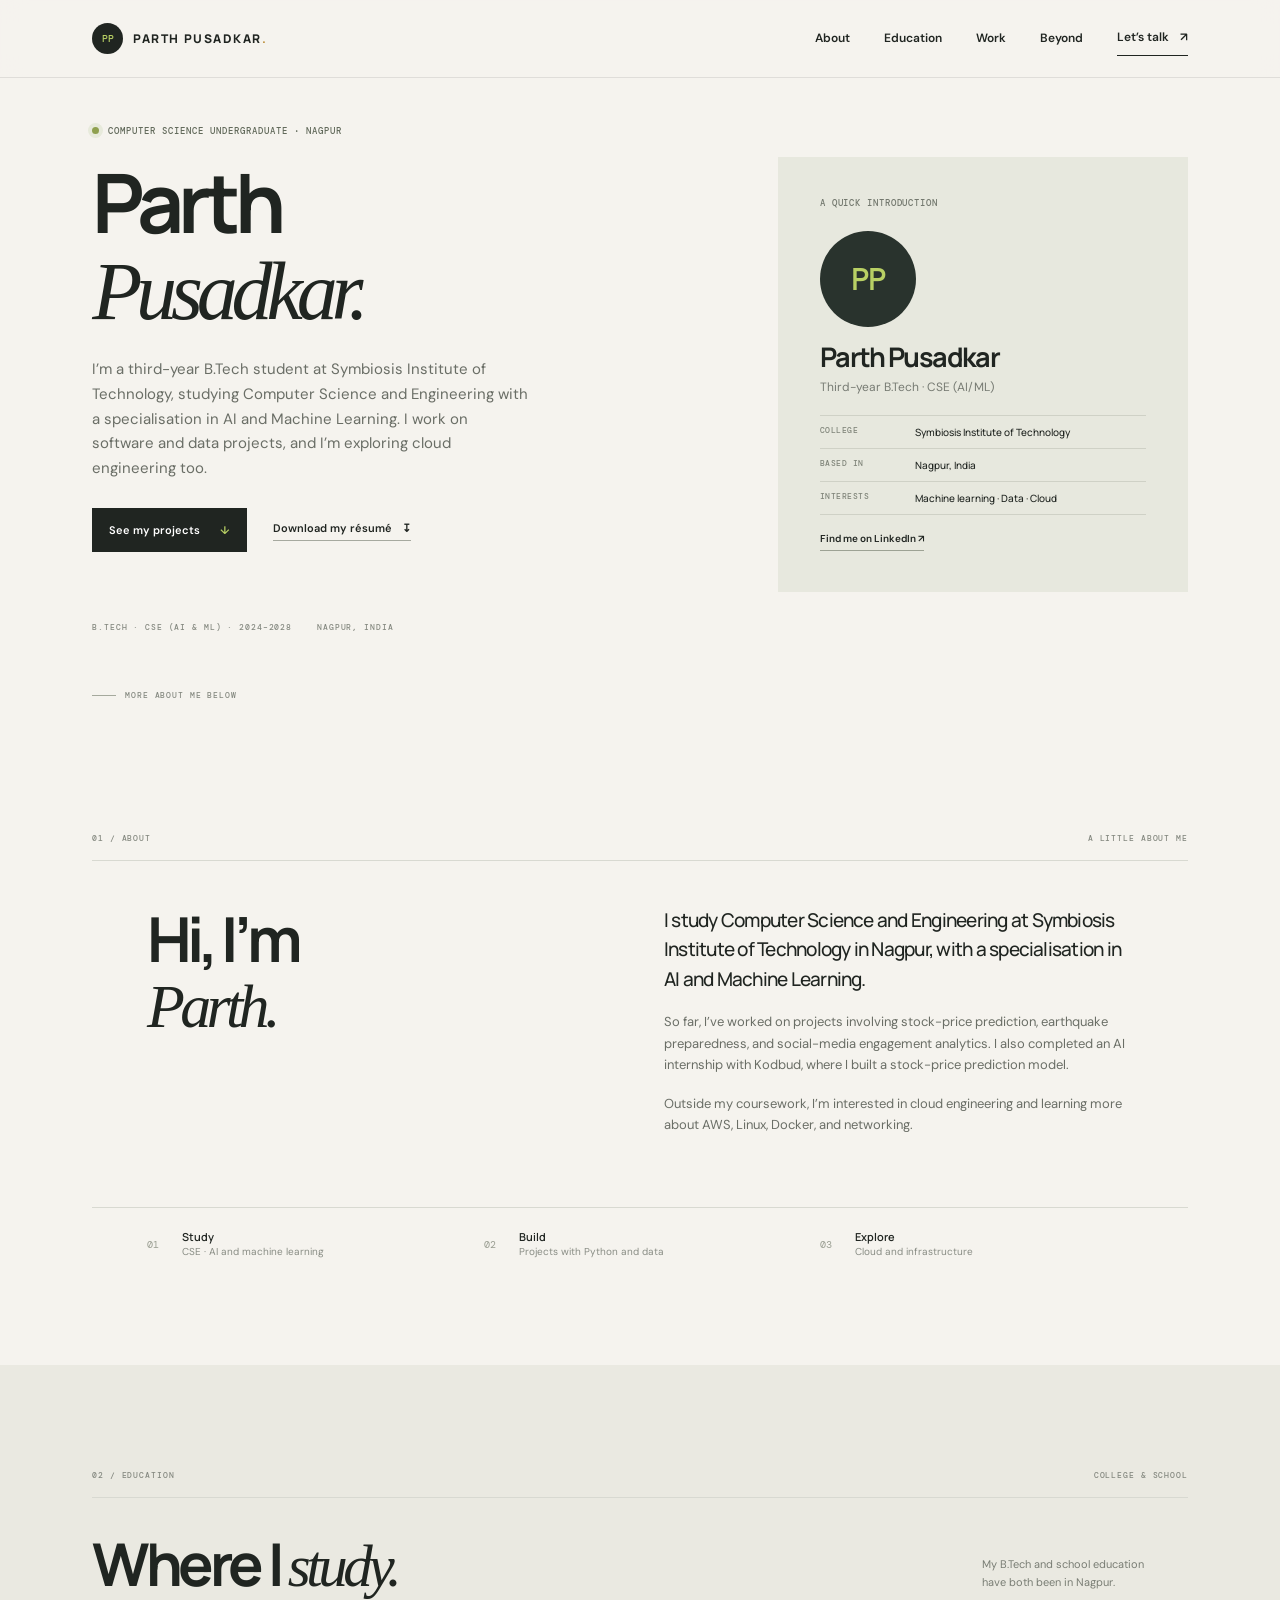
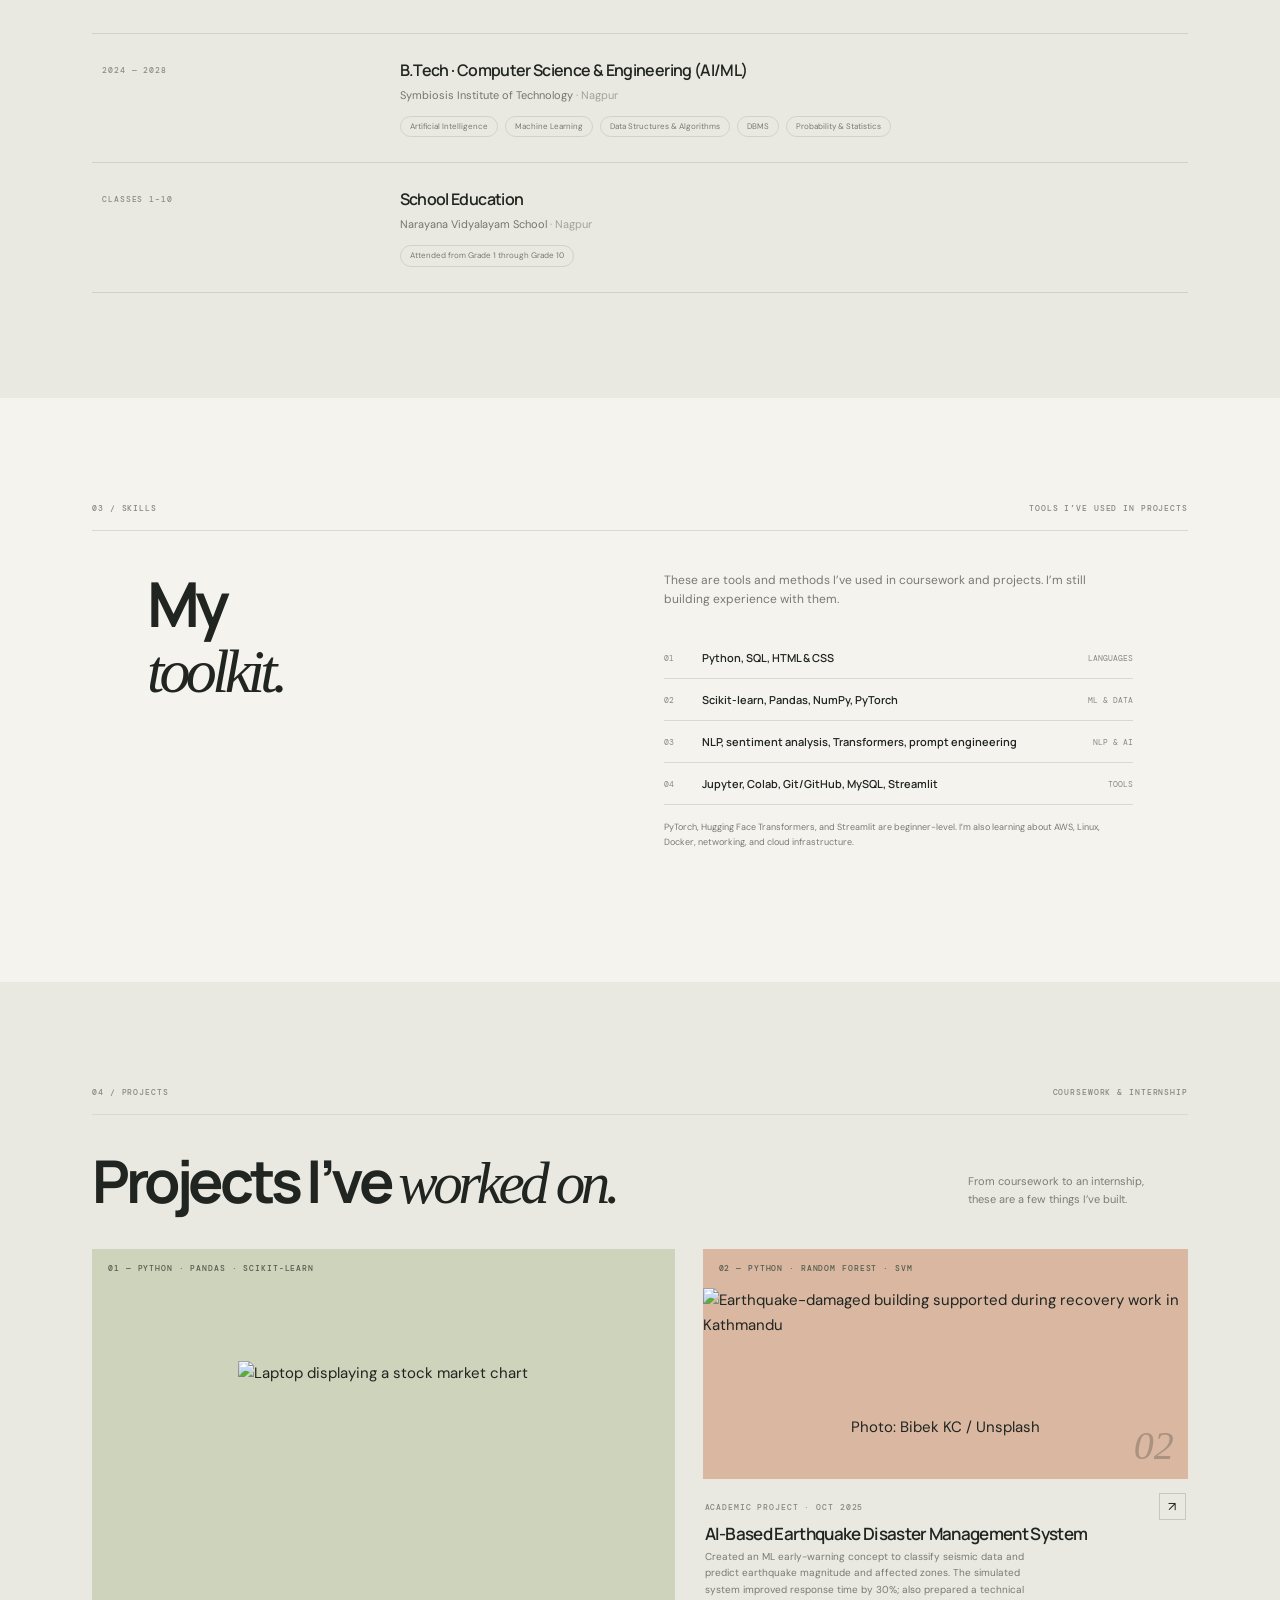
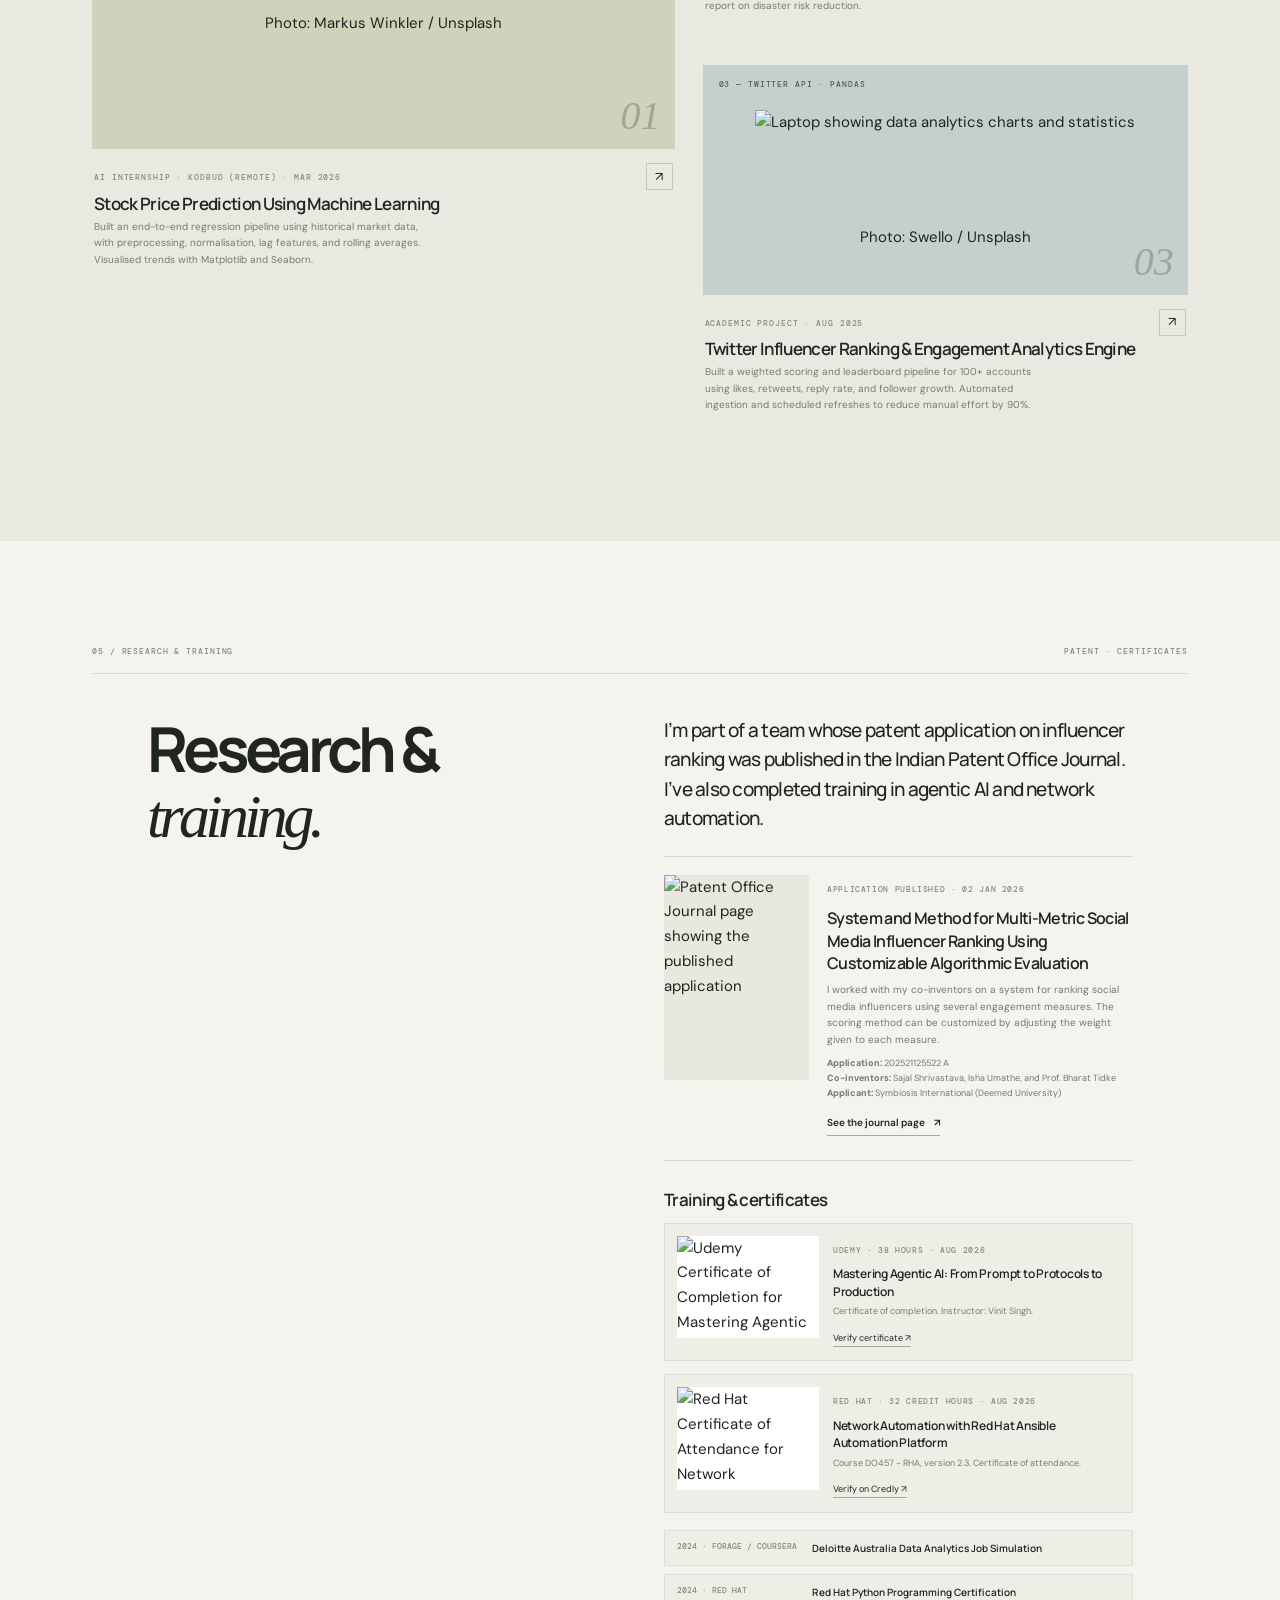
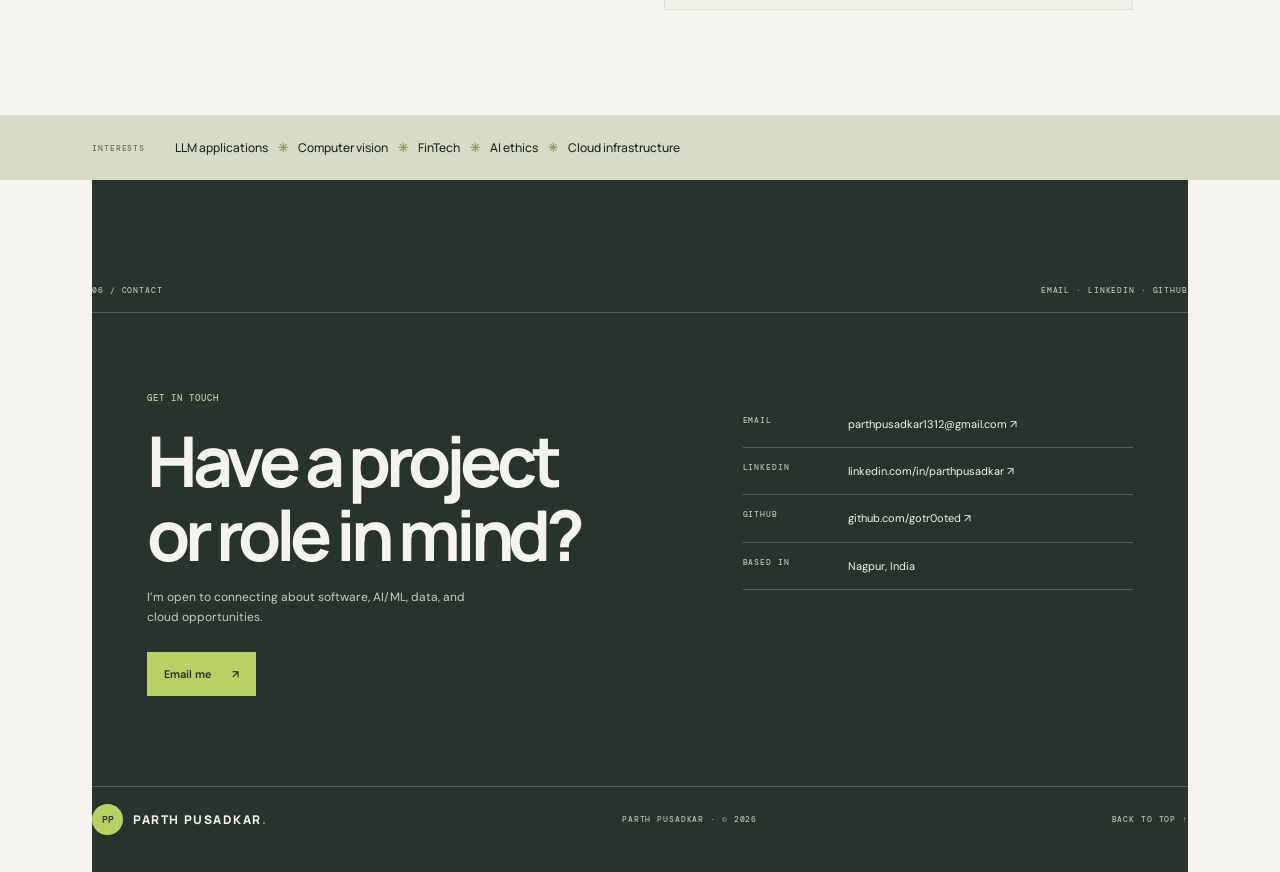
==== index.html @ d73a2eeb "Add files via upload" ====
<!doctype html>
<html lang="en">
<head>
  <meta charset="utf-8">
  <meta name="viewport" content="width=device-width, initial-scale=1">
  <meta name="theme-color" content="#f5f3ee">
  <meta name="description" content="Parth Pusadkar is a Computer Science student at Symbiosis Institute of Technology, Nagpur.">
  <title>Parth Pusadkar — Student Portfolio</title>
  <link rel="preconnect" href="https://fonts.googleapis.com">
  <link rel="preconnect" href="https://fonts.gstatic.com" crossorigin>
  <link href="https://fonts.googleapis.com/css2?family=DM+Mono:wght@400;500&family=DM+Sans:wght@400;500;600;700&family=Manrope:wght@400;500;600;700;800&display=swap" rel="stylesheet">
  <link rel="stylesheet" href="styles.css">
  <script src="script.js" defer></script>
</head>
<body>
  <a class="skip-link" href="#main">Skip to content</a>
  <header class="site-header">
    <a class="brand" href="#home" aria-label="Parth Pusadkar, home"><span class="brand-mark">PP</span><span>PARTH PUSADKAR<span class="brand-dot">.</span></span></a>
    <button class="menu-toggle" aria-expanded="false" aria-controls="site-nav" aria-label="Open navigation"><span></span><span></span></button>
    <nav id="site-nav" class="site-nav" aria-label="Main navigation">
      <a href="#about">About</a><a href="#education">Education</a><a href="#work">Work</a><a href="#beyond">Beyond</a>
      <a class="nav-contact" href="#contact">Let’s talk <span>↗</span></a>
    </nav>
  </header>

  <main id="main">
    <section class="hero section-wrap" id="home">
      <div class="hero-copy">
        <p class="eyebrow"><span class="status-dot"></span> COMPUTER SCIENCE UNDERGRADUATE · NAGPUR</p>
        <h1>Parth<br><span class="serif">Pusadkar.</span></h1>
        <p class="hero-intro">I’m a third-year B.Tech student at Symbiosis Institute of Technology, studying Computer Science and Engineering with a specialisation in AI and Machine Learning. I work on software and data projects, and I’m exploring cloud engineering too.</p>
        <div class="hero-actions"><a class="button button-dark" href="#work">See my projects <span>↓</span></a><a class="text-link" href="assets/resume/parth-pusadkar-resume.pdf" download>Download my résumé <span>↧</span></a></div>
        <div class="hero-meta"><span>B.TECH · CSE (AI &amp; ML) · 2024–2028</span><span>NAGPUR, INDIA</span></div>
      </div>
      <div class="hero-art profile-panel"><span class="panel-kicker">A QUICK INTRODUCTION</span><div class="profile-monogram">PP</div><h2>Parth Pusadkar</h2><p>Third-year B.Tech · CSE (AI/ML)</p><div class="profile-facts"><div><span>COLLEGE</span><strong>Symbiosis Institute of Technology</strong></div><div><span>BASED IN</span><strong>Nagpur, India</strong></div><div><span>INTERESTS</span><strong>Machine learning · Data · Cloud</strong></div></div><a href="https://www.linkedin.com/in/parthpusadkar/" target="_blank" rel="noreferrer">Find me on LinkedIn ↗</a></div>
      <div class="scroll-cue"><span></span> MORE ABOUT ME BELOW</div>
    </section>

    <section id="about" class="about section-wrap section-pad">
      <div class="section-label"><span>01 / ABOUT</span><span>A LITTLE ABOUT ME</span></div>
      <div class="about-grid"><h2>Hi, I’m<br><span class="serif">Parth.</span></h2><div class="about-copy"><p class="lead">I study Computer Science and Engineering at Symbiosis Institute of Technology in Nagpur, with a specialisation in AI and Machine Learning.</p><p>So far, I’ve worked on projects involving stock-price prediction, earthquake preparedness, and social-media engagement analytics. I also completed an AI internship with Kodbud, where I built a stock-price prediction model.</p><p>Outside my coursework, I’m interested in cloud engineering and learning more about AWS, Linux, Docker, and networking.</p></div></div>
      <div class="values-row"><div><span class="value-index">01</span><strong>Study</strong><span>CSE · AI and machine learning</span></div><div><span class="value-index">02</span><strong>Build</strong><span>Projects with Python and data</span></div><div><span class="value-index">03</span><strong>Explore</strong><span>Cloud and infrastructure</span></div></div>
    </section>

    <section id="education" class="education section-pad">
      <div class="section-wrap"><div class="section-label"><span>02 / EDUCATION</span><span>COLLEGE & SCHOOL</span></div><div class="edu-heading"><h2>Where I <span class="serif">study.</span></h2><p>My B.Tech and school education<br>have both been in Nagpur.</p></div>
        <div class="timeline">
          <article class="timeline-item"><div class="timeline-date">2024 — 2028</div><div class="timeline-main"><h3>B.Tech · Computer Science &amp; Engineering (AI/ML)</h3><p>Symbiosis Institute of Technology <span>· Nagpur</span></p><div class="chips"><span>Artificial Intelligence</span><span>Machine Learning</span><span>Data Structures &amp; Algorithms</span><span>DBMS</span><span>Probability &amp; Statistics</span></div></div></article>
          <article class="timeline-item"><div class="timeline-date">CLASSES 1–10</div><div class="timeline-main"><h3>School Education</h3><p>Narayana Vidyalayam School <span>· Nagpur</span></p><div class="chips"><span>Attended from Grade 1 through Grade 10</span></div></div></article>
        </div>
      </div>
    </section>

    <section class="skills section-wrap section-pad"><div class="section-label"><span>03 / SKILLS</span><span>TOOLS I’VE USED IN PROJECTS</span></div><div class="skills-grid"><h2>My<br><span class="serif">toolkit.</span></h2><div class="skill-content"><p>These are tools and methods I’ve used in coursework and projects. I’m still building experience with them.</p><div class="skill-list"><div class="skill-row"><span>01</span><strong>Python, SQL, HTML &amp; CSS</strong><small>LANGUAGES</small></div><div class="skill-row"><span>02</span><strong>Scikit-learn, Pandas, NumPy, PyTorch</strong><small>ML &amp; DATA</small></div><div class="skill-row"><span>03</span><strong>NLP, sentiment analysis, Transformers, prompt engineering</strong><small>NLP &amp; AI</small></div><div class="skill-row"><span>04</span><strong>Jupyter, Colab, Git/GitHub, MySQL, Streamlit</strong><small>TOOLS</small></div></div><p class="fine-print">PyTorch, Hugging Face Transformers, and Streamlit are beginner-level. I’m also learning about AWS, Linux, Docker, networking, and cloud infrastructure.</p></div></div></section>

    <section id="work" class="work section-pad"><div class="section-wrap"><div class="section-label"><span>04 / PROJECTS</span><span>COURSEWORK &amp; INTERNSHIP</span></div><div class="work-heading"><h2>Projects I’ve <span class="serif">worked on.</span></h2><p>From coursework to an internship,<br>these are a few things I’ve built.</p></div><div class="project-grid">
      <article class="project-card project-feature"><div class="project-visual visual-portfolio"><img class="project-photo" src="https://images.unsplash.com/photo-1591696205602-2f950c417cb9?auto=format&amp;fit=crop&amp;w=1600&amp;q=85" alt="Laptop displaying a stock market chart" loading="lazy"><span class="visual-label">01 — PYTHON · PANDAS · SCIKIT-LEARN</span><span class="photo-credit"><a href="https://unsplash.com/photos/stock-market-chart-displayed-on-laptop-screen-IrRbSND5EUc" target="_blank" rel="noreferrer">Photo: Markus Winkler / Unsplash</a></span><span class="visual-index">01</span></div><div class="project-info"><div><span class="project-type">AI INTERNSHIP · KODBUD (REMOTE) · MAR 2026</span><h3>Stock Price Prediction Using Machine Learning</h3><p>Built an end-to-end regression pipeline using historical market data, with preprocessing, normalisation, lag features, and rolling averages. Visualised trends with Matplotlib and Seaborn.</p></div><a href="#contact" aria-label="Ask me about this project">↗</a></div></article>
      <article class="project-card"><div class="project-visual visual-sunrise"><img class="project-photo" src="https://images.unsplash.com/photo-1708681097926-2505401227e8?auto=format&amp;fit=crop&amp;w=1200&amp;q=85" alt="Earthquake-damaged building supported during recovery work in Kathmandu" loading="lazy"><span class="visual-label">02 — PYTHON · RANDOM FOREST · SVM</span><span class="photo-credit"><a href="https://unsplash.com/photos/an-old-building-with-wooden-doors-and-windows-2b-YL3KAleI" target="_blank" rel="noreferrer">Photo: Bibek KC / Unsplash</a></span><span class="visual-index">02</span></div><div class="project-info"><div><span class="project-type">ACADEMIC PROJECT · OCT 2025</span><h3>AI-Based Earthquake Disaster Management System</h3><p>Created an ML early-warning concept to classify seismic data and predict earthquake magnitude and affected zones. The simulated system improved response time by 30%; also prepared a technical report on disaster risk reduction.</p></div><a href="#contact" aria-label="Ask me about this project">↗</a></div></article>
      <article class="project-card"><div class="project-visual visual-lines"><img class="project-photo" src="https://images.unsplash.com/photo-1784729553968-07da5d7b7c99?auto=format&amp;fit=crop&amp;w=1200&amp;q=85" alt="Laptop showing data analytics charts and statistics" loading="lazy"><span class="visual-label">03 — TWITTER API · PANDAS</span><span class="photo-credit"><a href="https://unsplash.com/photos/a-laptop-screen-displays-data-analytics-charts-and-statistics-fDisDvdiqrQ" target="_blank" rel="noreferrer">Photo: Swello / Unsplash</a></span><span class="visual-index">03</span></div><div class="project-info"><div><span class="project-type">ACADEMIC PROJECT · AUG 2025</span><h3>Twitter Influencer Ranking &amp; Engagement Analytics Engine</h3><p>Built a weighted scoring and leaderboard pipeline for 100+ accounts using likes, retweets, reply rate, and follower growth. Automated ingestion and scheduled refreshes to reduce manual effort by 90%.</p></div><a href="#contact" aria-label="Ask me about this project">↗</a></div></article>
    </div></div></section>

    <section id="beyond" class="beyond section-wrap section-pad"><div class="section-label"><span>05 / RESEARCH &amp; TRAINING</span><span>PATENT · CERTIFICATES</span></div><div class="beyond-grid"><h2>Research &amp; <span class="serif">training.</span></h2><div class="beyond-content"><p class="lead">I’m part of a team whose patent application on influencer ranking was published in the Indian Patent Office Journal. I’ve also completed training in agentic AI and network automation.</p>
      <article class="patent-feature"><a class="patent-image-link" href="assets/patent/patent-publication-page.jpg" target="_blank" rel="noreferrer"><img src="assets/patent/patent-publication-page.jpg" alt="Patent Office Journal page showing the published application"></a><div class="patent-copy"><span class="patent-kicker">APPLICATION PUBLISHED · 02 JAN 2026</span><h3>System and Method for Multi-Metric Social Media Influencer Ranking Using Customizable Algorithmic Evaluation</h3><p>I worked with my co-inventors on a system for ranking social media influencers using several engagement measures. The scoring method can be customized by adjusting the weight given to each measure.</p><p class="patent-meta"><strong>Application:</strong> 202521125522 A<br><strong>Co-inventors:</strong> Sajal Shrivastava, Isha Umathe, and Prof. Bharat Tidke<br><strong>Applicant:</strong> Symbiosis International (Deemed University)</p><a class="text-link" href="assets/patent/patent-publication-page.jpg" target="_blank" rel="noreferrer">See the journal page <span>↗</span></a></div></article>
      <h3 class="certificate-heading">Training &amp; certificates</h3><div class="certificate-grid">
        <article class="certificate-card"><a href="assets/certificates/mastering-agentic-ai.pdf" target="_blank" rel="noreferrer"><img src="assets/certificates/mastering-agentic-ai.png" alt="Udemy Certificate of Completion for Mastering Agentic AI"></a><div><span>UDEMY · 38 HOURS · AUG 2026</span><h4>Mastering Agentic AI: From Prompt to Protocols to Production</h4><p>Certificate of completion. Instructor: Vinit Singh.</p><a href="https://ude.my/UC-ac21e2a2-4183-40a8-a654-60b06b7639c2" target="_blank" rel="noreferrer">Verify certificate ↗</a></div></article>
        <article class="certificate-card"><a href="assets/certificates/red-hat-network-automation.pdf" target="_blank" rel="noreferrer"><img src="assets/certificates/red-hat-network-automation.png" alt="Red Hat Certificate of Attendance for Network Automation with Ansible Automation Platform"></a><div><span>RED HAT · 32 CREDIT HOURS · AUG 2026</span><h4>Network Automation with Red Hat Ansible Automation Platform</h4><p>Course DO457 - RHA, version 2.3. Certificate of attendance.</p><a href="https://www.credly.com/badges/d5247831-04ff-440d-8d9f-5ae591cbd4b1" target="_blank" rel="noreferrer">Verify on Credly ↗</a></div></article>
      </div><div class="resume-certifications"><article><span>2024 · FORAGE / COURSERA</span><strong>Deloitte Australia Data Analytics Job Simulation</strong></article><article><span>2024 · RED HAT</span><strong>Red Hat Python Programming Certification</strong></article></div></div></div></section>

    <section class="interests"><div class="section-wrap interests-inner"><span>INTERESTS</span><p>LLM applications <b>✳</b> Computer vision <b>✳</b> FinTech <b>✳</b> AI ethics <b>✳</b> Cloud infrastructure</p></div></section>

    <section id="contact" class="contact section-wrap section-pad"><div class="section-label"><span>06 / CONTACT</span><span>EMAIL · LINKEDIN · GITHUB</span></div><div class="contact-grid"><div><p class="eyebrow">GET IN TOUCH</p><h2>Have a project<br>or role in mind?</h2><p class="contact-note">I’m open to connecting about software, AI/ML, data, and cloud opportunities.</p><a class="button button-light" href="mailto:parthpusadkar1312@gmail.com">Email me <span>↗</span></a></div><div class="contact-details"><div><span>EMAIL</span><a href="mailto:parthpusadkar1312@gmail.com">parthpusadkar1312@gmail.com ↗</a></div><div><span>LINKEDIN</span><a href="https://www.linkedin.com/in/parthpusadkar/" target="_blank" rel="noreferrer">linkedin.com/in/parthpusadkar ↗</a></div><div><span>GITHUB</span><a href="https://github.com/gotr0oted" target="_blank" rel="noreferrer">github.com/gotr0oted ↗</a></div><div><span>BASED IN</span><p>Nagpur, India</p></div></div></div><footer><a class="brand" href="#home"><span class="brand-mark">PP</span><span>PARTH PUSADKAR<span class="brand-dot">.</span></span></a><span>PARTH PUSADKAR · © <span id="year">2026</span></span><a href="#home">BACK TO TOP ↑</a></footer></section>
  </main>
</body>
</html>
---- styles.css ----
:root{--paper:#f5f3ee;--ink:#202521;--muted:#777b73;--line:#d8d9d1;--green:#b8d064;--orange:#e98b62;--display:'Manrope',sans-serif;--body:'DM Sans',sans-serif;--mono:'DM Mono',monospace}*{box-sizing:border-box}html{scroll-behavior:smooth;scroll-padding-top:90px}body{margin:0;background:var(--paper);color:var(--ink);font-family:var(--body);font-size:15px;line-height:1.65}a{color:inherit;text-decoration:none}.skip-link{position:absolute;top:-100px;left:20px;background:var(--ink);color:white;padding:10px 14px;z-index:30}.skip-link:focus{top:12px}.site-header{height:78px;padding:0 7.2%;display:flex;align-items:center;justify-content:space-between;border-bottom:1px solid rgba(32,37,33,.1);position:sticky;top:0;background:rgba(245,243,238,.93);backdrop-filter:blur(12px);z-index:10}.brand{display:flex;align-items:center;gap:10px;font:800 12px var(--display);letter-spacing:.13em}.brand-mark{width:31px;height:31px;background:var(--ink);color:var(--green);border-radius:50%;display:grid;place-items:center;font:500 10px var(--mono);letter-spacing:-.05em}.brand-dot{color:#bb8d37}.site-nav{display:flex;gap:34px;align-items:center;font-size:12px;font-weight:600}.site-nav>a{transition:color .2s}.site-nav>a:hover,.text-link:hover{color:#8f7134}.nav-contact{border-bottom:1px solid var(--ink);padding:7px 0}.nav-contact span{margin-left:8px}.menu-toggle{display:none}.section-wrap{width:min(1110px,85.6%);margin:0 auto}.hero{min-height:650px;position:relative;display:grid;grid-template-columns:1.1fr .9fr;align-items:center;padding-top:30px;padding-bottom:88px}.eyebrow,.section-label,.hero-meta,.scroll-cue,.art-caption,.visual-label,.project-type,.timeline-date,.timeline-score>span,.recognition>div>span,.contact-details>div>span,.interests-inner>span,footer>span,footer>a:last-child{font:500 9px var(--mono);letter-spacing:.11em}.eyebrow{display:flex;align-items:center;gap:9px;color:#626a5b}.status-dot{width:7px;height:7px;background:#8fa04f;border-radius:50%;box-shadow:0 0 0 4px #e7eadb}.hero h1,.about h2,.edu-heading h2,.skills h2,.work-heading h2,.beyond h2,.contact h2{font:700 clamp(47px,6.6vw,82px)/1.05 var(--display);letter-spacing:-.075em;margin:22px 0}.serif{font-family:Georgia,serif;font-weight:400;font-style:italic;letter-spacing:-.075em}.hero-intro{max-width:440px;color:#6a6e66;font-size:15px}.hero-intro strong{color:var(--ink);font-weight:600}.hero-actions{display:flex;align-items:center;gap:26px;margin-top:27px}.button{display:inline-flex;align-items:center;gap:20px;padding:13px 17px;font-size:11px;font-weight:600}.button-dark{background:var(--ink);color:white}.button-dark span{color:var(--green)}.text-link{font-size:11px;font-weight:600;border-bottom:1px solid #a6a99f;padding-bottom:3px}.text-link span{margin-left:7px}.hero-meta{display:flex;gap:25px;color:#858980;font-size:8px;margin-top:70px}.hero-art{height:435px;max-width:410px;width:100%;justify-self:end;position:relative;overflow:hidden;background:#e6e4d8}.art-grid{position:absolute;inset:0;background-image:linear-gradient(rgba(60,68,54,.08) 1px,transparent 1px),linear-gradient(90deg,rgba(60,68,54,.08) 1px,transparent 1px);background-size:36px 36px}.sun{position:absolute;width:203px;height:203px;border-radius:50%;background:var(--orange);top:48px;right:44px}.portrait-shape{position:absolute;width:208px;height:294px;bottom:0;left:91px}.portrait-head{position:absolute;width:105px;height:135px;background:#ac684c;border-radius:48% 48% 42% 42%;top:5px;left:51px;transform:rotate(-6deg);z-index:1}.portrait-head:before{content:'';position:absolute;width:114px;height:48px;background:#333c34;border-radius:70% 45% 10% 5%;top:-13px;left:-4px;transform:rotate(-5deg)}.portrait-body{position:absolute;bottom:-44px;left:0;width:208px;height:205px;background:#41554a;border-radius:48% 48% 0 0}.art-note{position:absolute;top:170px;left:24px;display:flex;gap:8px;align-items:center;font:500 9px/1.45 var(--mono);letter-spacing:.08em;transform:rotate(-8deg)}.note-star{font-size:35px;color:#738254}.art-caption{position:absolute;right:13px;bottom:12px;color:#656960;font-size:7px}.scroll-cue{position:absolute;bottom:28px;left:0;color:#858980;font-size:8px;display:flex;align-items:center;gap:9px}.scroll-cue span{height:1px;width:24px;background:#a5a99d}.section-pad{padding-top:105px;padding-bottom:105px}.section-label{display:flex;justify-content:space-between;color:#858980;padding-bottom:17px;border-bottom:1px solid var(--line);font-size:8px}.about-grid{display:grid;grid-template-columns:.85fr 1fr;gap:12%;padding:45px 5% 54px}.about h2,.skills h2,.beyond h2{font-size:clamp(42px,5vw,62px);margin:0}.about-copy{max-width:490px;color:#6a6e66;font-size:13px}.about-copy p{margin:0 0 17px}.about-copy .lead,.lead{font:500 19px/1.55 var(--display);letter-spacing:-.04em;color:var(--ink)}.about-copy .text-link{display:inline-block;margin-top:9px}.values-row{border-top:1px solid var(--line);display:grid;grid-template-columns:repeat(3,1fr);padding:21px 5% 0;gap:24px}.values-row>div{display:grid;grid-template-columns:35px 1fr;align-items:center}.value-index{font:10px var(--mono);color:#999d91;grid-row:span 2}.values-row strong{font:600 11px var(--display)}.values-row>div>span:last-child{font-size:10px;color:#888c84}.education,.work,.contact{background:#eae9e1}.edu-heading,.work-heading{display:flex;justify-content:space-between;align-items:end;padding:35px 0}.edu-heading h2,.work-heading h2{font-size:clamp(40px,5vw,59px);margin:0}.edu-heading p,.work-heading p{font-size:11px;color:#797d74;margin:0 4% 7px 0}.timeline{border-top:1px solid #d0d2c8}.timeline-item{display:grid;grid-template-columns:1fr 2fr .8fr;gap:25px;padding:25px 10px;border-bottom:1px solid #d0d2c8;align-items:start}.timeline-date,.timeline-score>span{color:#898e82;font-size:8px;padding-top:6px}.timeline-main h3,.recognition h3{font:600 16px var(--display);letter-spacing:-.04em;margin:0 0 5px}.timeline-main p{font-size:11px;color:#72776d;margin:0}.timeline-main p span{color:#a0a398}.chips{display:flex;gap:7px;margin-top:12px}.chips span{border:1px solid #d0d2c8;border-radius:20px;padding:3px 9px;font-size:8px;color:#767b71}.timeline-score{display:grid;justify-items:end}.timeline-score strong{font:500 12px var(--mono);padding-top:10px}.skills-grid{display:grid;grid-template-columns:.85fr 1fr;gap:12%;padding:40px 5% 0}.skill-content>p{font-size:12px;color:#777b73;margin:0 0 27px}.skill-row{display:grid;grid-template-columns:26px 1.15fr 1fr 73px;gap:12px;align-items:center;border-bottom:1px solid var(--line);padding:13px 0}.skill-row>span,.skill-row small{font:8px var(--mono);color:#888c84}.skill-row strong{font:600 11px var(--display)}.skill-row small{text-align:right}.skill-track{height:3px;background:#dedfd7}.skill-track i{display:block;width:var(--level);height:100%;background:#889858}.skill-content .fine-print{font-size:9px;margin-top:15px}.fine-print{font-size:9px;color:#8b8f86}.work-heading{padding-bottom:34px}.project-grid{display:grid;grid-template-columns:1.2fr 1fr;gap:28px}.project-card:first-child{grid-row:span 2}.project-visual{height:230px;position:relative;overflow:hidden;display:grid;place-items:center}.project-feature .project-visual{height:500px}.visual-portfolio{background:#ced3bb}.visual-sunrise{background:#d9b7a1}.visual-lines{background:#c5d0ce}.visual-label{position:absolute;left:16px;top:14px;color:#555d51;font-size:8px}.visual-index{position:absolute;right:14px;bottom:10px;font:italic 40px Georgia;color:rgba(32,37,33,.25)}.browser-window{height:58%;width:58%;background:#f6f4ec;box-shadow:12px 13px 0 rgba(56,65,54,.15);padding:12px;transform:rotate(-5deg);position:relative}.browser-dots{font-size:7px;color:#9f765c;letter-spacing:3px}.browser-lines{display:grid;gap:7px;margin:19px 0}.browser-lines i{height:4px;width:72%;background:#687a5c}.browser-lines i:nth-child(2){width:43%;background:#d3926f}.browser-lines i:nth-child(3){width:58%;background:#c6c7b5}.browser-block{height:46px;background:#dce0d0}.sunrise-shape{width:145px;height:145px;border-radius:50%;background:#dd875e;box-shadow:0 29px 0 18px #b9a784;position:relative;top:22px}.sunrise-shape:after{content:'';position:absolute;left:-52px;right:-52px;height:50px;bottom:-70px;background:repeating-linear-gradient(0deg,#546658 0 2px,transparent 2px 9px)}.line-art{width:180px;height:130px;display:flex;align-items:center;gap:12px;transform:rotate(-18deg)}.line-art i{height:100%;width:22px;border:1px solid #687b71;border-radius:50%}.line-art i:nth-child(2),.line-art i:nth-child(4){height:76%}.line-art i:nth-child(3){height:55%}.project-info{display:flex;justify-content:space-between;gap:15px;padding:14px 2px 22px}.project-type{font-size:8px;color:#858980}.project-info h3{font:600 17px var(--display);letter-spacing:-.04em;margin:4px 0}.project-info p{font-size:10px;color:#777b73;max-width:340px;margin:0}.project-info>a{width:27px;height:27px;flex:none;border:1px solid #c5c8bd;display:grid;place-items:center;font-size:13px}.beyond-grid{display:grid;grid-template-columns:.85fr 1fr;gap:12%;padding:42px 5% 0}.beyond-content .lead{margin:0 0 22px}.recognition{display:grid;grid-template-columns:34px 1fr;gap:10px;padding:18px 0;border-top:1px solid var(--line)}.recognition-symbol{font-size:19px;color:#869355}.recognition>div>span{font-size:8px;color:#898e82}.recognition h3{margin:4px 0}.recognition p{font-size:10px;color:#777b73;margin:0}.interests{background:#d6dcc7;padding:24px 0}.interests-inner{display:flex;gap:30px;align-items:center}.interests-inner>span{font-size:8px;white-space:nowrap;color:#646c58}.interests-inner p{font:500 12px var(--display);margin:0}.interests-inner b{font-size:12px;color:#8f9b61;padding:0 8px}.contact{background:#29332d;color:#f5f3ee;padding-bottom:20px}.contact .section-label{color:#bac0b5;border-color:#536057}.contact-grid{display:grid;grid-template-columns:1.1fr .9fr;gap:12%;padding:70px 5% 90px}.contact .eyebrow{color:#bdca94}.contact h2{font-size:clamp(45px,6vw,70px);margin:20px 0 32px}.button-light{background:var(--green);color:#263028}.contact-details{padding-top:18px}.contact-details>div{border-bottom:1px solid #536057;padding:14px 0;display:grid;grid-template-columns:105px 1fr}.contact-details>div>span{color:#bac0b5;font-size:8px}.contact-details>div>a,.contact-details>div>p{font-size:11px;margin:0}.contact-details>div>a:hover{color:var(--green)}footer{border-top:1px solid #536057;padding:17px 0;display:flex;align-items:center;justify-content:space-between;color:#b8c0b4}footer .brand{color:#f5f3ee}footer .brand-mark{background:var(--green);color:#29332d}footer>span,footer>a:last-child{font-size:8px}
@media(max-width:760px){.site-header{height:66px;padding:0 7%}.menu-toggle{display:grid;gap:5px;border:0;background:none;padding:8px;z-index:12}.menu-toggle span{width:22px;height:1px;background:var(--ink)}.site-nav{display:none;position:absolute;top:65px;left:0;right:0;background:var(--paper);padding:24px 7% 30px;flex-direction:column;align-items:flex-start;gap:19px;border-bottom:1px solid var(--line)}.site-nav.is-open{display:flex}.hero{grid-template-columns:1fr;min-height:0;padding-top:70px;padding-bottom:78px}.hero h1{font-size:clamp(55px,13vw,78px)}.hero-art{height:390px;width:min(100%,410px);justify-self:center;margin-top:45px}.hero-meta{margin-top:44px;flex-wrap:wrap}.scroll-cue{bottom:29px}.section-pad{padding-top:75px;padding-bottom:75px}.section-label{gap:12px;font-size:7px}.about-grid,.skills-grid,.beyond-grid{grid-template-columns:1fr;gap:25px;padding:35px 0 40px}.about h2,.skills h2,.beyond h2{font-size:48px}.values-row{padding-left:0;padding-right:0;gap:12px}.values-row>div{grid-template-columns:25px 1fr}.values-row strong{font-size:10px}.values-row>div>span:last-child{font-size:9px}.edu-heading,.work-heading{display:block;padding:30px 0}.edu-heading p,.work-heading p{margin:13px 0 0}.timeline-item{grid-template-columns:1fr auto;gap:9px 15px;padding:19px 3px}.timeline-date{grid-column:1/-1}.timeline-main{grid-column:1}.timeline-score{grid-column:2;grid-row:2}.timeline-score strong{font-size:10px}.project-grid{grid-template-columns:1fr;gap:10px}.project-card:first-child{grid-row:auto}.project-feature .project-visual{height:320px}.project-visual{height:240px}.interests-inner{display:block}.interests-inner p{margin-top:10px;line-height:2}.contact-grid{grid-template-columns:1fr;gap:40px;padding:47px 0 60px}.contact h2{font-size:55px}.contact-details>div{grid-template-columns:85px 1fr}footer{gap:12px;flex-wrap:wrap}footer>span{order:3;width:100%}}@media(max-width:430px){.section-wrap{width:87%}.hero-art{height:335px}.portrait-shape{transform:scale(.85);transform-origin:bottom center;left:calc(50% - 104px)}.sun{width:165px;height:165px}.art-note{top:138px}.hero-meta{font-size:7px;gap:10px 17px}.values-row{grid-template-columns:1fr;gap:12px}.values-row>div{grid-template-columns:30px 1fr}.values-row>div>span:last-child{grid-column:2}.skill-row{grid-template-columns:20px 1fr 65px;gap:7px}.skill-track{display:none}.skill-row small{grid-column:3}.section-label span:last-child{text-align:right}.contact-details>div>a{font-size:10px}}
@media(prefers-reduced-motion:reduce){html{scroll-behavior:auto}*,*:before,*:after{animation-duration:.01ms!important;animation-iteration-count:1!important;transition-duration:.01ms!important}}
.patent-feature{display:grid;grid-template-columns:145px 1fr;gap:18px;padding:18px 0 24px;border-top:1px solid var(--line);border-bottom:1px solid var(--line)}.patent-image-link{display:block;background:#e9e8df;align-self:start}.patent-image-link img{display:block;width:100%;height:205px;object-fit:contain}.patent-kicker,.certificate-card>div>span{font:500 8px var(--mono);letter-spacing:.08em;color:#858980}.patent-copy h3{font:600 16px/1.4 var(--display);letter-spacing:-.04em;margin:8px 0}.patent-copy p{font-size:10px;line-height:1.65;color:#73786f;margin:8px 0}.patent-copy .patent-meta{font-size:9px}.certificate-heading{font:600 17px var(--display);letter-spacing:-.04em;margin:27px 0 12px}.certificate-grid{display:grid;gap:13px}.certificate-card{display:grid;grid-template-columns:142px 1fr;gap:14px;padding:12px;background:#eeede6;border:1px solid #dedfd7}.certificate-card>a{background:white;align-self:start}.certificate-card img{display:block;width:100%;aspect-ratio:1.38;object-fit:contain}.certificate-card h4{font:600 12px/1.45 var(--display);letter-spacing:-.02em;margin:5px 0}.certificate-card p{font-size:9px;line-height:1.5;color:#777b73;margin:0 0 5px}.certificate-card>div>a{font-size:9px;border-bottom:1px solid #a6a99f;padding-bottom:2px}.patent-copy .text-link{display:inline-block;font-size:10px;margin-top:3px}
@media(max-width:760px){.patent-feature{grid-template-columns:1fr}.patent-image-link img{height:230px}.certificate-card{grid-template-columns:120px 1fr;gap:11px}}
@media(max-width:430px){.certificate-card{grid-template-columns:1fr}.certificate-card>a{max-width:100%}.certificate-card img{aspect-ratio:1.8}.patent-image-link img{height:210px}}
.skill-row{grid-template-columns:26px 1fr auto}.skill-row .skill-track{display:none}
.resume-certifications{display:grid;gap:8px;margin-top:17px}.resume-certifications article{display:grid;grid-template-columns:125px 1fr;gap:10px;padding:10px 12px;background:#eeede6;border:1px solid #dedfd7}.resume-certifications span{font:500 8px var(--mono);color:#858980}.resume-certifications strong{font:600 10px/1.4 var(--display)}
@media(max-width:430px){.resume-certifications article{grid-template-columns:1fr;gap:4px}.skill-row{grid-template-columns:21px 1fr auto}.skill-row strong{font-size:10px}.skill-row small{font-size:7px}}
.profile-panel{display:flex;flex-direction:column;align-items:flex-start;justify-content:center;padding:38px 42px;background:#e7e8de;color:var(--ink)}.panel-kicker{font:500 9px var(--mono);letter-spacing:.1em;color:#73786e}.profile-monogram{width:96px;height:96px;margin:22px 0 14px;border-radius:50%;display:grid;place-items:center;background:#29332d;color:var(--green);font:500 32px var(--mono);letter-spacing:-.08em}.profile-panel h2{font:700 27px/1.2 var(--display);letter-spacing:-.06em;margin:0}.profile-panel>p{font-size:12px;color:#777b73;margin:4px 0 18px}.profile-facts{width:100%;border-top:1px solid #cfd1c6}.profile-facts>div{display:grid;grid-template-columns:85px 1fr;gap:10px;padding:9px 0;border-bottom:1px solid #cfd1c6}.profile-facts span{font:500 8px var(--mono);letter-spacing:.06em;color:#80857a}.profile-facts strong{font:500 10px var(--display)}.profile-panel>a{font-size:10px;font-weight:600;border-bottom:1px solid #9da294;padding-bottom:2px;margin-top:16px}.timeline-item{grid-template-columns:.7fr 2fr}.contact-note{max-width:350px;color:#c8cec3;font-size:12px;margin:-15px 0 24px}
@media(max-width:760px){.profile-panel{height:390px;padding:30px 32px;max-width:410px}.timeline-item{grid-template-columns:1fr}.timeline-date,.timeline-main{grid-column:1}}
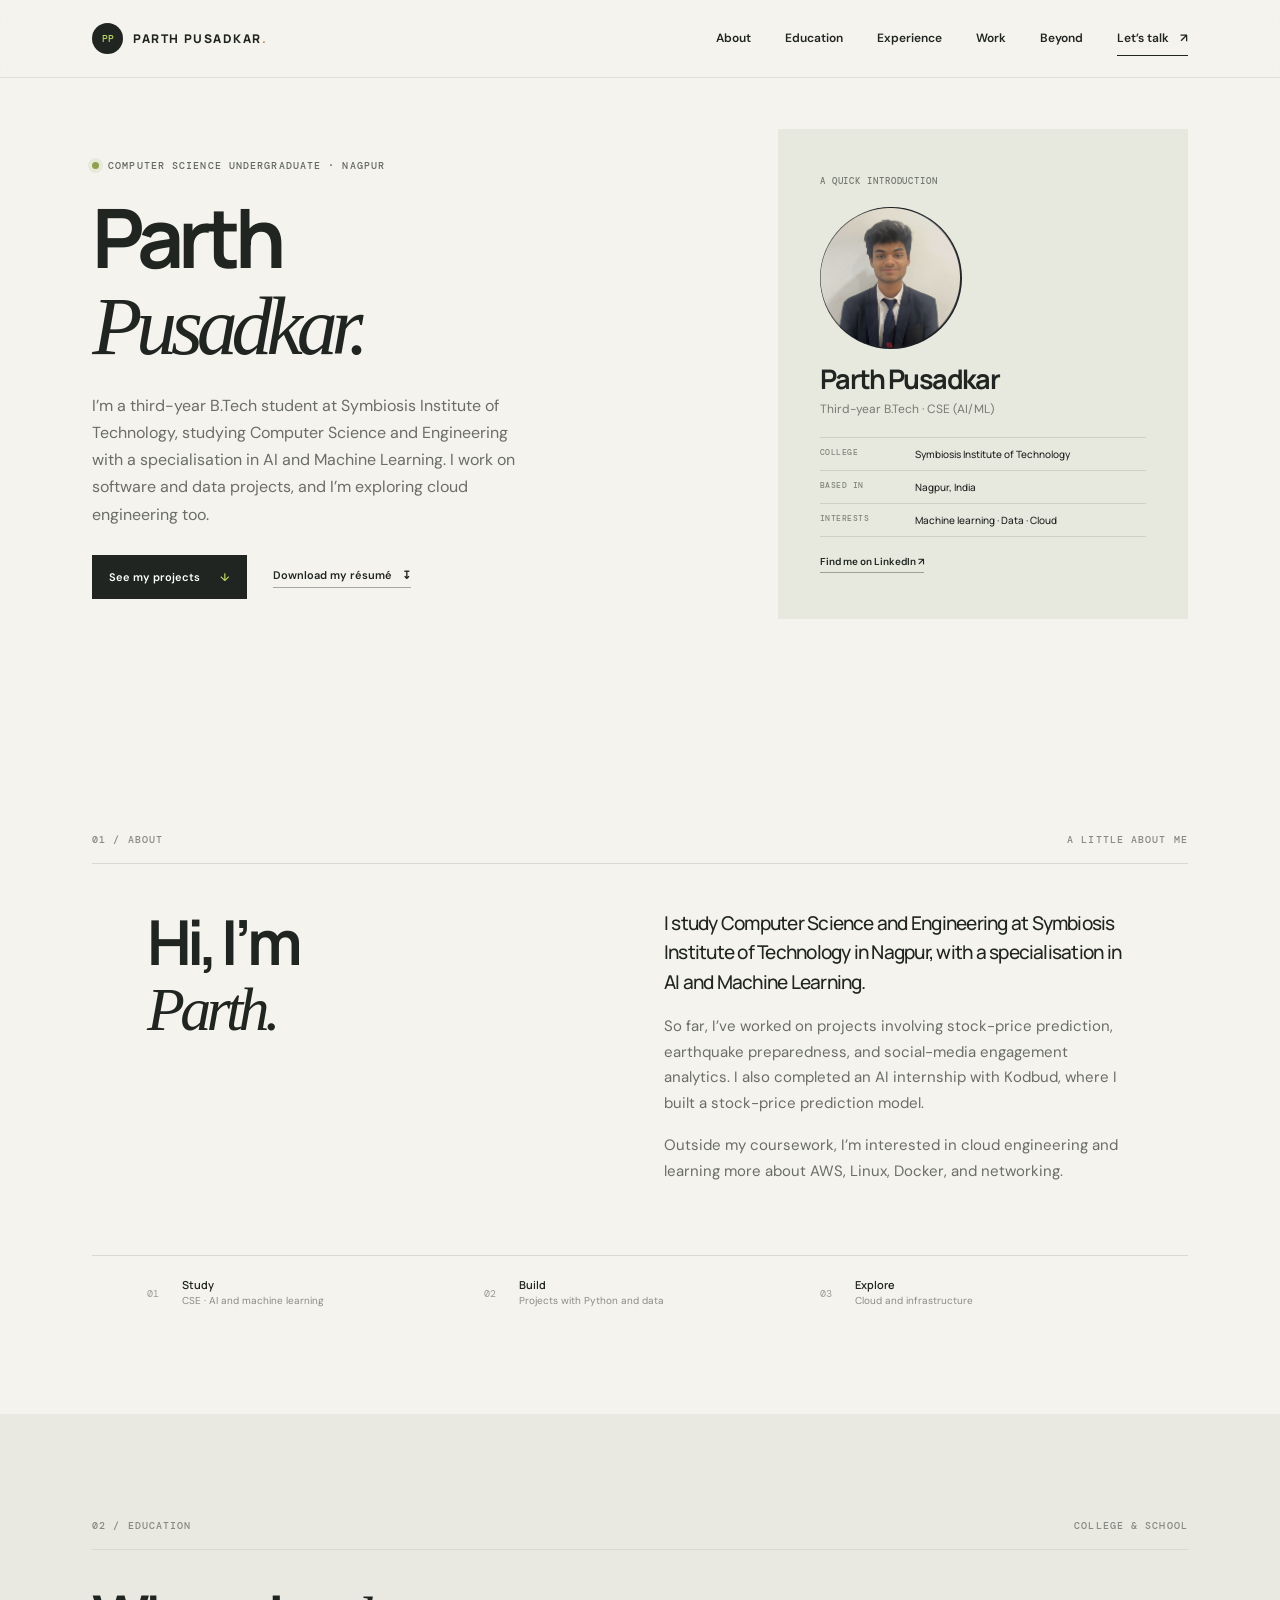
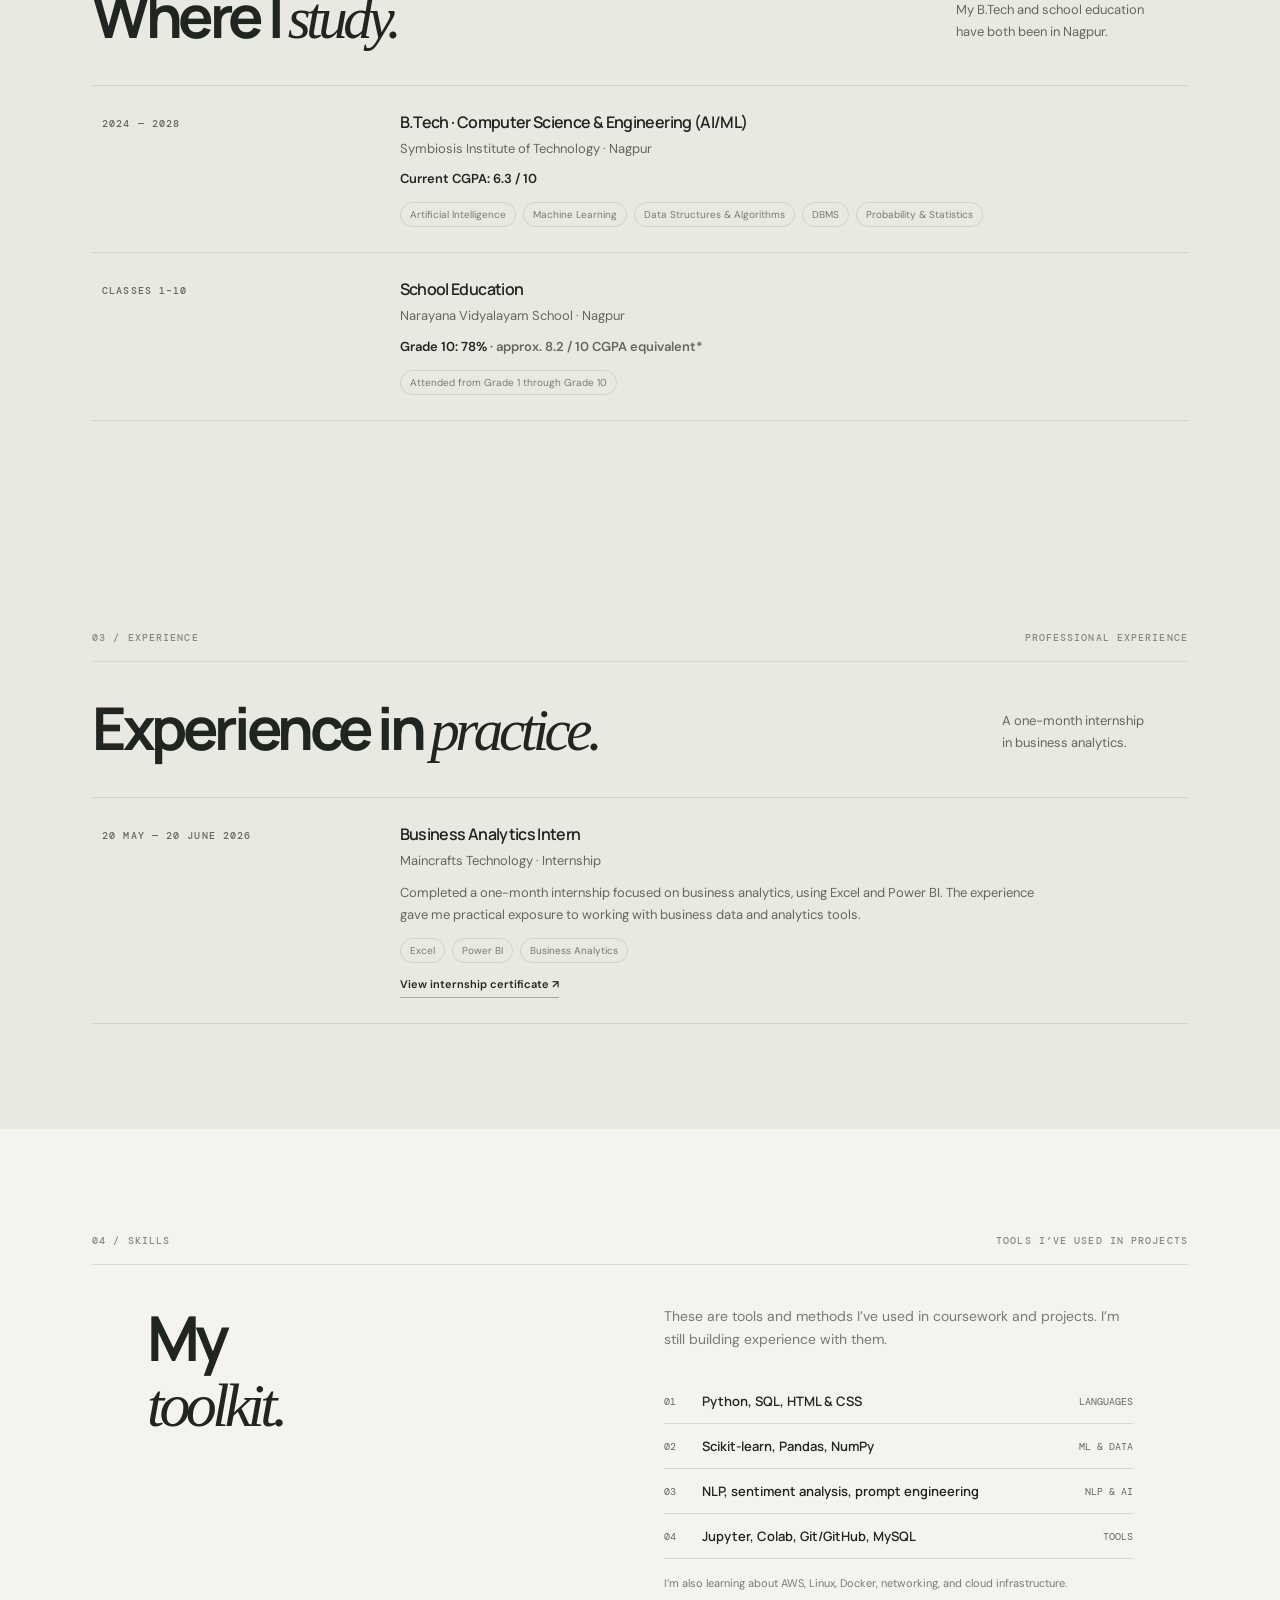
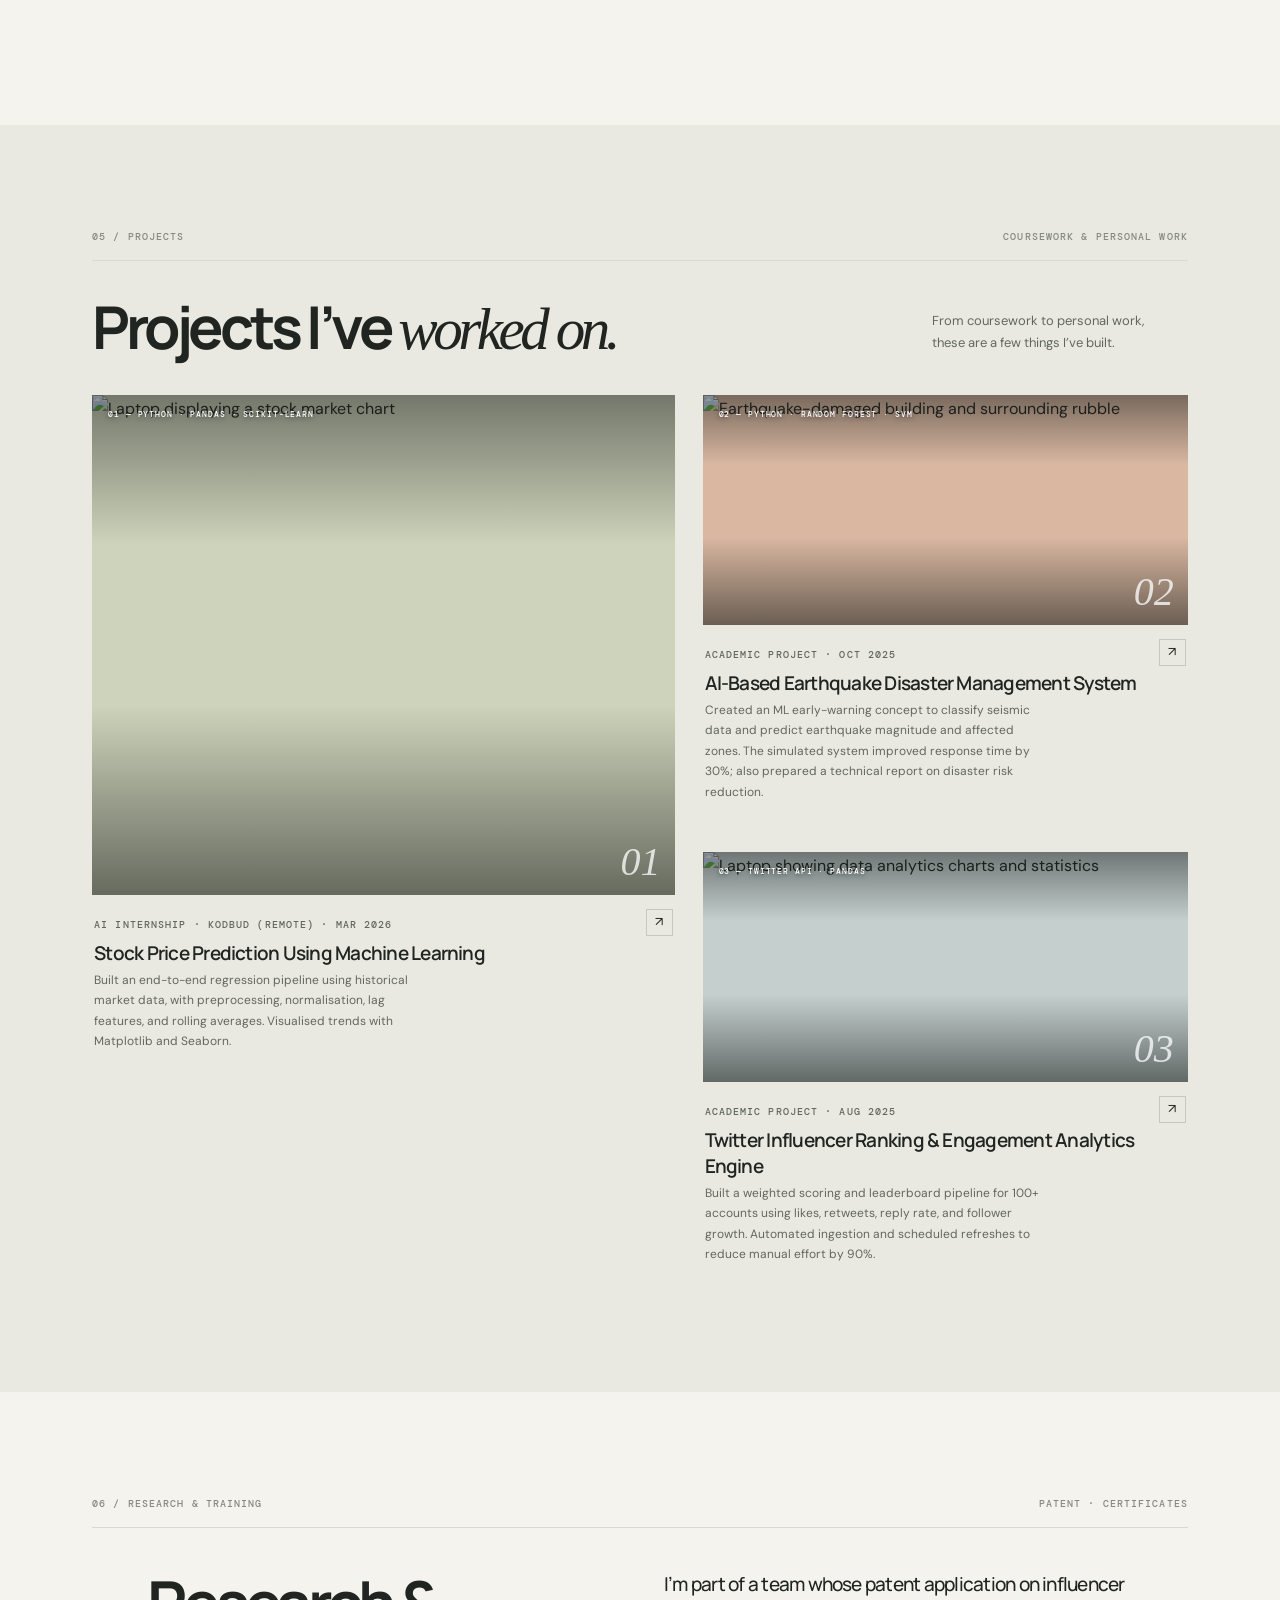
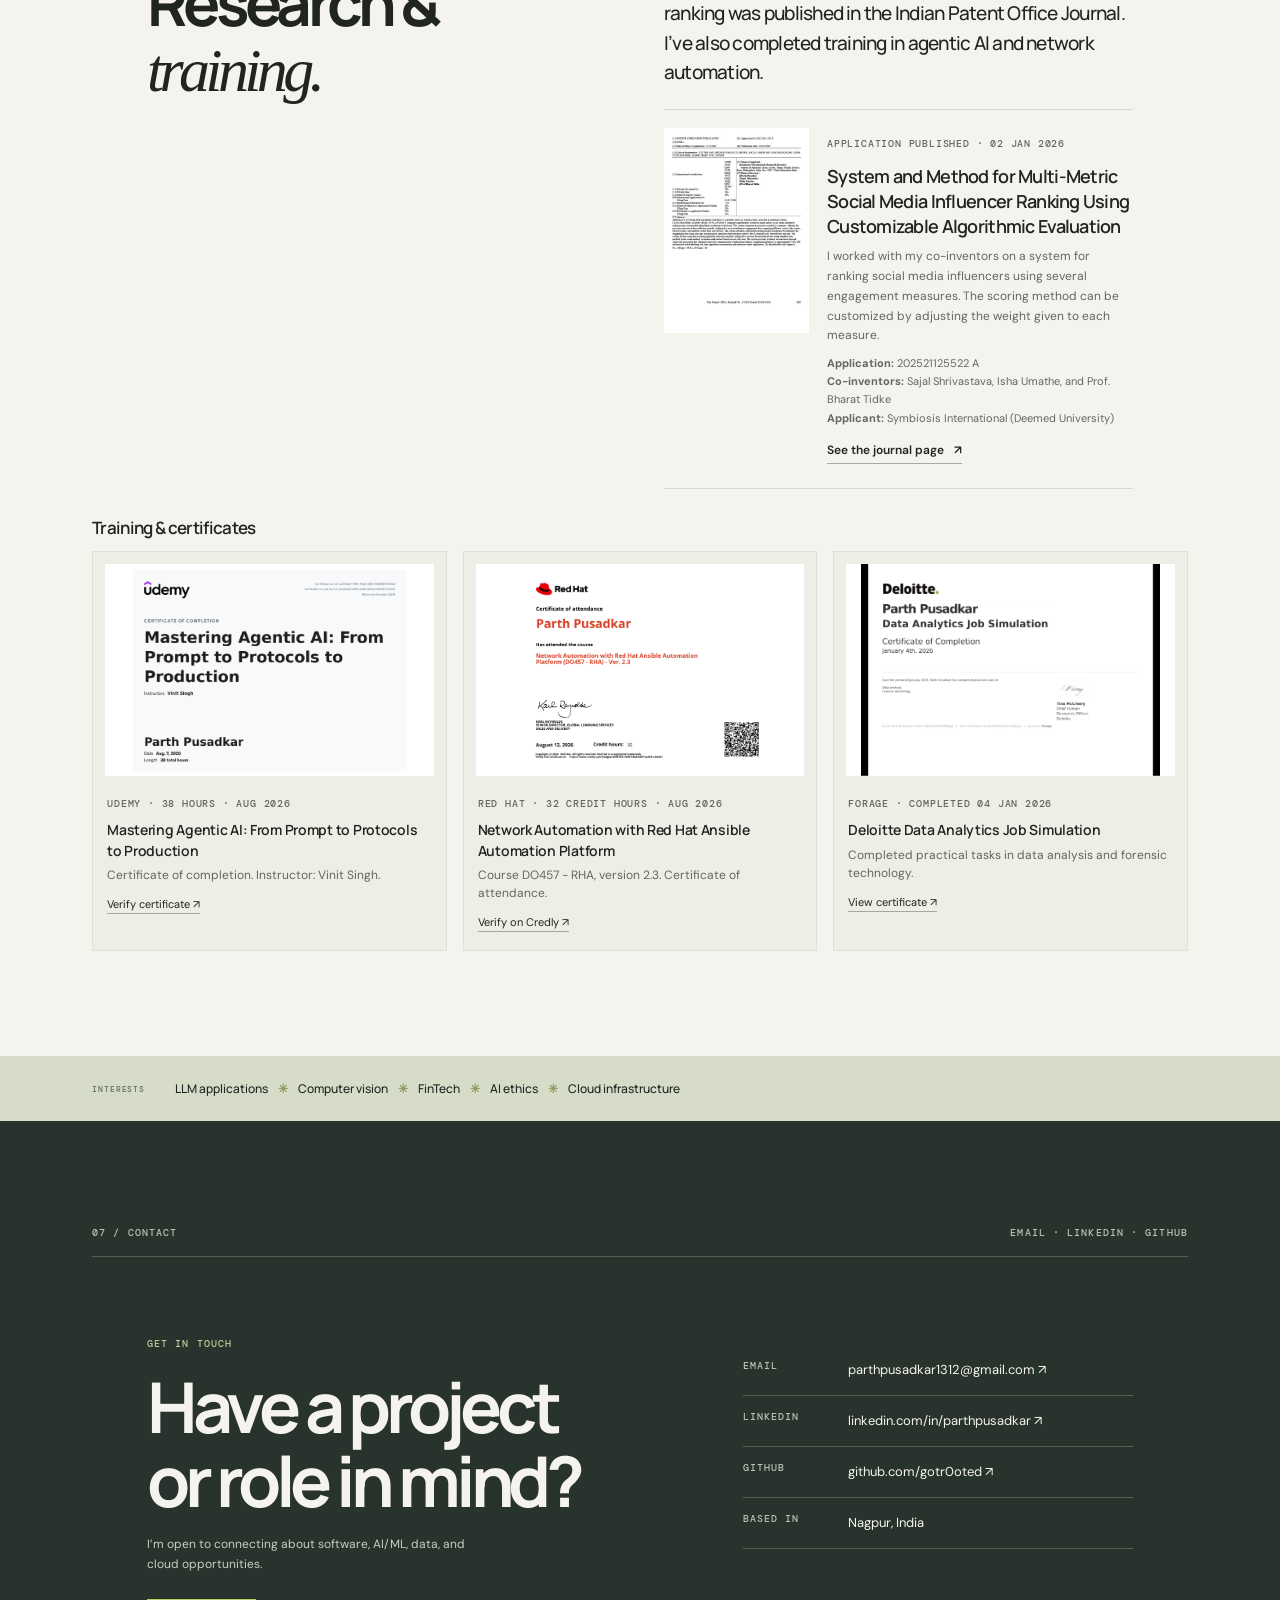
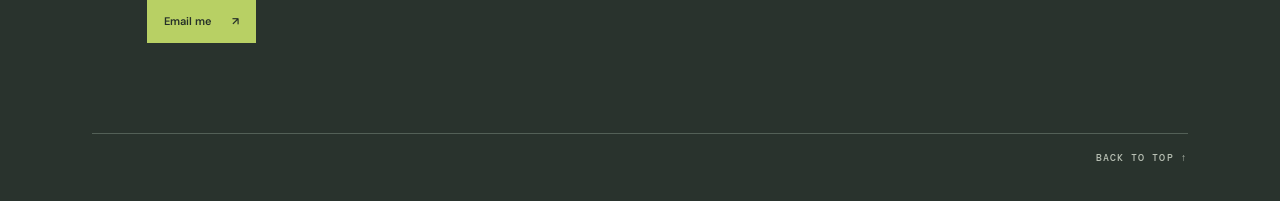
==== commit e7ce1ca8: "Update portfolio with latest changes" ====
--- a/index.html
+++ b/index.html
@@ -18,7 +18,7 @@
     <a class="brand" href="#home" aria-label="Parth Pusadkar, home"><span class="brand-mark">PP</span><span>PARTH PUSADKAR<span class="brand-dot">.</span></span></a>
     <button class="menu-toggle" aria-expanded="false" aria-controls="site-nav" aria-label="Open navigation"><span></span><span></span></button>
     <nav id="site-nav" class="site-nav" aria-label="Main navigation">
-      <a href="#about">About</a><a href="#education">Education</a><a href="#work">Work</a><a href="#beyond">Beyond</a>
+      <a href="#about">About</a><a href="#education">Education</a><a href="#experience">Experience</a><a href="#work">Work</a><a href="#beyond">Beyond</a>
       <a class="nav-contact" href="#contact">Let’s talk <span>↗</span></a>
     </nav>
   </header>
@@ -30,10 +30,8 @@
         <h1>Parth<br><span class="serif">Pusadkar.</span></h1>
         <p class="hero-intro">I’m a third-year B.Tech student at Symbiosis Institute of Technology, studying Computer Science and Engineering with a specialisation in AI and Machine Learning. I work on software and data projects, and I’m exploring cloud engineering too.</p>
         <div class="hero-actions"><a class="button button-dark" href="#work">See my projects <span>↓</span></a><a class="text-link" href="assets/resume/parth-pusadkar-resume.pdf" download>Download my résumé <span>↧</span></a></div>
-        <div class="hero-meta"><span>B.TECH · CSE (AI &amp; ML) · 2024–2028</span><span>NAGPUR, INDIA</span></div>
       </div>
-      <div class="hero-art profile-panel"><span class="panel-kicker">A QUICK INTRODUCTION</span><div class="profile-monogram">PP</div><h2>Parth Pusadkar</h2><p>Third-year B.Tech · CSE (AI/ML)</p><div class="profile-facts"><div><span>COLLEGE</span><strong>Symbiosis Institute of Technology</strong></div><div><span>BASED IN</span><strong>Nagpur, India</strong></div><div><span>INTERESTS</span><strong>Machine learning · Data · Cloud</strong></div></div><a href="https://www.linkedin.com/in/parthpusadkar/" target="_blank" rel="noreferrer">Find me on LinkedIn ↗</a></div>
-      <div class="scroll-cue"><span></span> MORE ABOUT ME BELOW</div>
+      <div class="hero-art profile-panel"><span class="panel-kicker">A QUICK INTRODUCTION</span><img class="profile-photo" src="assets/profile/parth-pusadkar.png" alt="Portrait of Parth Pusadkar"><h2>Parth Pusadkar</h2><p>Third-year B.Tech · CSE (AI/ML)</p><div class="profile-facts"><div><span>COLLEGE</span><strong>Symbiosis Institute of Technology</strong></div><div><span>BASED IN</span><strong>Nagpur, India</strong></div><div><span>INTERESTS</span><strong>Machine learning · Data · Cloud</strong></div></div><a href="https://www.linkedin.com/in/parthpusadkar/" target="_blank" rel="noreferrer">Find me on LinkedIn ↗</a></div>
     </section>
 
     <section id="about" class="about section-wrap section-pad">
@@ -45,30 +43,33 @@
     <section id="education" class="education section-pad">
       <div class="section-wrap"><div class="section-label"><span>02 / EDUCATION</span><span>COLLEGE & SCHOOL</span></div><div class="edu-heading"><h2>Where I <span class="serif">study.</span></h2><p>My B.Tech and school education<br>have both been in Nagpur.</p></div>
         <div class="timeline">
-          <article class="timeline-item"><div class="timeline-date">2024 — 2028</div><div class="timeline-main"><h3>B.Tech · Computer Science &amp; Engineering (AI/ML)</h3><p>Symbiosis Institute of Technology <span>· Nagpur</span></p><div class="chips"><span>Artificial Intelligence</span><span>Machine Learning</span><span>Data Structures &amp; Algorithms</span><span>DBMS</span><span>Probability &amp; Statistics</span></div></div></article>
-          <article class="timeline-item"><div class="timeline-date">CLASSES 1–10</div><div class="timeline-main"><h3>School Education</h3><p>Narayana Vidyalayam School <span>· Nagpur</span></p><div class="chips"><span>Attended from Grade 1 through Grade 10</span></div></div></article>
+          <article class="timeline-item"><div class="timeline-date">2024 — 2028</div><div class="timeline-main"><h3>B.Tech · Computer Science &amp; Engineering (AI/ML)</h3><p>Symbiosis Institute of Technology <span>· Nagpur</span></p><p class="education-score">Current CGPA: 6.3 / 10</p><div class="chips"><span>Artificial Intelligence</span><span>Machine Learning</span><span>Data Structures &amp; Algorithms</span><span>DBMS</span><span>Probability &amp; Statistics</span></div></div></article>
+          <article class="timeline-item"><div class="timeline-date">CLASSES 1–10</div><div class="timeline-main"><h3>School Education</h3><p>Narayana Vidyalayam School <span>· Nagpur</span></p><p class="education-score">Grade 10: 78% <span>· approx. 8.2 / 10 CGPA equivalent*</span></p><div class="chips"><span>Attended from Grade 1 through Grade 10</span></div></div></article>
         </div>
       </div>
     </section>
 
-    <section class="skills section-wrap section-pad"><div class="section-label"><span>03 / SKILLS</span><span>TOOLS I’VE USED IN PROJECTS</span></div><div class="skills-grid"><h2>My<br><span class="serif">toolkit.</span></h2><div class="skill-content"><p>These are tools and methods I’ve used in coursework and projects. I’m still building experience with them.</p><div class="skill-list"><div class="skill-row"><span>01</span><strong>Python, SQL, HTML &amp; CSS</strong><small>LANGUAGES</small></div><div class="skill-row"><span>02</span><strong>Scikit-learn, Pandas, NumPy, PyTorch</strong><small>ML &amp; DATA</small></div><div class="skill-row"><span>03</span><strong>NLP, sentiment analysis, Transformers, prompt engineering</strong><small>NLP &amp; AI</small></div><div class="skill-row"><span>04</span><strong>Jupyter, Colab, Git/GitHub, MySQL, Streamlit</strong><small>TOOLS</small></div></div><p class="fine-print">PyTorch, Hugging Face Transformers, and Streamlit are beginner-level. I’m also learning about AWS, Linux, Docker, networking, and cloud infrastructure.</p></div></div></section>
+    <section id="experience" class="education section-pad"><div class="section-wrap"><div class="section-label"><span>03 / EXPERIENCE</span><span>PROFESSIONAL EXPERIENCE</span></div><div class="edu-heading"><h2>Experience in <span class="serif">practice.</span></h2><p>A one-month internship<br>in business analytics.</p></div><div class="timeline"><article class="timeline-item"><div class="timeline-date">20 MAY — 20 JUNE 2026</div><div class="timeline-main"><h3>Business Analytics Intern</h3><p>Maincrafts Technology <span>· Internship</span></p><p class="experience-description">Completed a one-month internship focused on business analytics, using Excel and Power BI. The experience gave me practical exposure to working with business data and analytics tools.</p><div class="chips"><span>Excel</span><span>Power BI</span><span>Business Analytics</span></div><a class="text-link" href="assets/certificates/maincrafts-internship.pdf" target="_blank" rel="noreferrer">View internship certificate ↗</a></div></article></div></div></section>
 
-    <section id="work" class="work section-pad"><div class="section-wrap"><div class="section-label"><span>04 / PROJECTS</span><span>COURSEWORK &amp; INTERNSHIP</span></div><div class="work-heading"><h2>Projects I’ve <span class="serif">worked on.</span></h2><p>From coursework to an internship,<br>these are a few things I’ve built.</p></div><div class="project-grid">
-      <article class="project-card project-feature"><div class="project-visual visual-portfolio"><img class="project-photo" src="https://images.unsplash.com/photo-1591696205602-2f950c417cb9?auto=format&amp;fit=crop&amp;w=1600&amp;q=85" alt="Laptop displaying a stock market chart" loading="lazy"><span class="visual-label">01 — PYTHON · PANDAS · SCIKIT-LEARN</span><span class="photo-credit"><a href="https://unsplash.com/photos/stock-market-chart-displayed-on-laptop-screen-IrRbSND5EUc" target="_blank" rel="noreferrer">Photo: Markus Winkler / Unsplash</a></span><span class="visual-index">01</span></div><div class="project-info"><div><span class="project-type">AI INTERNSHIP · KODBUD (REMOTE) · MAR 2026</span><h3>Stock Price Prediction Using Machine Learning</h3><p>Built an end-to-end regression pipeline using historical market data, with preprocessing, normalisation, lag features, and rolling averages. Visualised trends with Matplotlib and Seaborn.</p></div><a href="#contact" aria-label="Ask me about this project">↗</a></div></article>
-      <article class="project-card"><div class="project-visual visual-sunrise"><img class="project-photo" src="https://images.unsplash.com/photo-1708681097926-2505401227e8?auto=format&amp;fit=crop&amp;w=1200&amp;q=85" alt="Earthquake-damaged building supported during recovery work in Kathmandu" loading="lazy"><span class="visual-label">02 — PYTHON · RANDOM FOREST · SVM</span><span class="photo-credit"><a href="https://unsplash.com/photos/an-old-building-with-wooden-doors-and-windows-2b-YL3KAleI" target="_blank" rel="noreferrer">Photo: Bibek KC / Unsplash</a></span><span class="visual-index">02</span></div><div class="project-info"><div><span class="project-type">ACADEMIC PROJECT · OCT 2025</span><h3>AI-Based Earthquake Disaster Management System</h3><p>Created an ML early-warning concept to classify seismic data and predict earthquake magnitude and affected zones. The simulated system improved response time by 30%; also prepared a technical report on disaster risk reduction.</p></div><a href="#contact" aria-label="Ask me about this project">↗</a></div></article>
-      <article class="project-card"><div class="project-visual visual-lines"><img class="project-photo" src="https://images.unsplash.com/photo-1784729553968-07da5d7b7c99?auto=format&amp;fit=crop&amp;w=1200&amp;q=85" alt="Laptop showing data analytics charts and statistics" loading="lazy"><span class="visual-label">03 — TWITTER API · PANDAS</span><span class="photo-credit"><a href="https://unsplash.com/photos/a-laptop-screen-displays-data-analytics-charts-and-statistics-fDisDvdiqrQ" target="_blank" rel="noreferrer">Photo: Swello / Unsplash</a></span><span class="visual-index">03</span></div><div class="project-info"><div><span class="project-type">ACADEMIC PROJECT · AUG 2025</span><h3>Twitter Influencer Ranking &amp; Engagement Analytics Engine</h3><p>Built a weighted scoring and leaderboard pipeline for 100+ accounts using likes, retweets, reply rate, and follower growth. Automated ingestion and scheduled refreshes to reduce manual effort by 90%.</p></div><a href="#contact" aria-label="Ask me about this project">↗</a></div></article>
+    <section class="skills section-wrap section-pad"><div class="section-label"><span>04 / SKILLS</span><span>TOOLS I’VE USED IN PROJECTS</span></div><div class="skills-grid"><h2>My<br><span class="serif">toolkit.</span></h2><div class="skill-content"><p>These are tools and methods I’ve used in coursework and projects. I’m still building experience with them.</p><div class="skill-list"><div class="skill-row"><span>01</span><strong>Python, SQL, HTML &amp; CSS</strong><small>LANGUAGES</small></div><div class="skill-row"><span>02</span><strong>Scikit-learn, Pandas, NumPy</strong><small>ML &amp; DATA</small></div><div class="skill-row"><span>03</span><strong>NLP, sentiment analysis, prompt engineering</strong><small>NLP &amp; AI</small></div><div class="skill-row"><span>04</span><strong>Jupyter, Colab, Git/GitHub, MySQL</strong><small>TOOLS</small></div></div><p class="fine-print">I’m also learning about AWS, Linux, Docker, networking, and cloud infrastructure.</p></div></div></section>
+
+    <section id="work" class="work section-pad"><div class="section-wrap"><div class="section-label"><span>05 / PROJECTS</span><span>COURSEWORK &amp; PERSONAL WORK</span></div><div class="work-heading"><h2>Projects I’ve <span class="serif">worked on.</span></h2><p>From coursework to personal work,<br>these are a few things I’ve built.</p></div><div class="project-grid">
+      <article class="project-card project-feature"><div class="project-visual visual-portfolio"><img class="project-photo" src="https://images.unsplash.com/photo-1591696205602-2f950c417cb9?auto=format&amp;fit=crop&amp;w=1600&amp;q=85" alt="Laptop displaying a stock market chart" loading="lazy"><span class="visual-label">01 — PYTHON · PANDAS · SCIKIT-LEARN</span><span class="visual-index">01</span></div><div class="project-info"><div><span class="project-type">AI INTERNSHIP · KODBUD (REMOTE) · MAR 2026</span><h3>Stock Price Prediction Using Machine Learning</h3><p>Built an end-to-end regression pipeline using historical market data, with preprocessing, normalisation, lag features, and rolling averages. Visualised trends with Matplotlib and Seaborn.</p></div><a href="#contact" aria-label="Ask me about this project">↗</a></div></article>
+      <article class="project-card"><div class="project-visual visual-sunrise"><img class="project-photo" src="https://images.unsplash.com/photo-1564662655264-f818dde0c6cf?auto=format&amp;fit=crop&amp;w=1200&amp;q=85" alt="Earthquake-damaged building and surrounding rubble" loading="lazy"><span class="visual-label">02 — PYTHON · RANDOM FOREST · SVM</span><span class="visual-index">02</span></div><div class="project-info"><div><span class="project-type">ACADEMIC PROJECT · OCT 2025</span><h3>AI-Based Earthquake Disaster Management System</h3><p>Created an ML early-warning concept to classify seismic data and predict earthquake magnitude and affected zones. The simulated system improved response time by 30%; also prepared a technical report on disaster risk reduction.</p></div><a href="#contact" aria-label="Ask me about this project">↗</a></div></article>
+      <article class="project-card"><div class="project-visual visual-lines"><img class="project-photo" src="https://images.unsplash.com/photo-1784729553968-07da5d7b7c99?auto=format&amp;fit=crop&amp;w=1200&amp;q=85" alt="Laptop showing data analytics charts and statistics" loading="lazy"><span class="visual-label">03 — TWITTER API · PANDAS</span><span class="visual-index">03</span></div><div class="project-info"><div><span class="project-type">ACADEMIC PROJECT · AUG 2025</span><h3>Twitter Influencer Ranking &amp; Engagement Analytics Engine</h3><p>Built a weighted scoring and leaderboard pipeline for 100+ accounts using likes, retweets, reply rate, and follower growth. Automated ingestion and scheduled refreshes to reduce manual effort by 90%.</p></div><a href="#contact" aria-label="Ask me about this project">↗</a></div></article>
     </div></div></section>
 
-    <section id="beyond" class="beyond section-wrap section-pad"><div class="section-label"><span>05 / RESEARCH &amp; TRAINING</span><span>PATENT · CERTIFICATES</span></div><div class="beyond-grid"><h2>Research &amp; <span class="serif">training.</span></h2><div class="beyond-content"><p class="lead">I’m part of a team whose patent application on influencer ranking was published in the Indian Patent Office Journal. I’ve also completed training in agentic AI and network automation.</p>
+    <section id="beyond" class="beyond section-wrap section-pad"><div class="section-label"><span>06 / RESEARCH &amp; TRAINING</span><span>PATENT · CERTIFICATES</span></div><div class="beyond-grid"><h2>Research &amp; <span class="serif">training.</span></h2><div class="beyond-content"><p class="lead">I’m part of a team whose patent application on influencer ranking was published in the Indian Patent Office Journal. I’ve also completed training in agentic AI and network automation.</p>
       <article class="patent-feature"><a class="patent-image-link" href="assets/patent/patent-publication-page.jpg" target="_blank" rel="noreferrer"><img src="assets/patent/patent-publication-page.jpg" alt="Patent Office Journal page showing the published application"></a><div class="patent-copy"><span class="patent-kicker">APPLICATION PUBLISHED · 02 JAN 2026</span><h3>System and Method for Multi-Metric Social Media Influencer Ranking Using Customizable Algorithmic Evaluation</h3><p>I worked with my co-inventors on a system for ranking social media influencers using several engagement measures. The scoring method can be customized by adjusting the weight given to each measure.</p><p class="patent-meta"><strong>Application:</strong> 202521125522 A<br><strong>Co-inventors:</strong> Sajal Shrivastava, Isha Umathe, and Prof. Bharat Tidke<br><strong>Applicant:</strong> Symbiosis International (Deemed University)</p><a class="text-link" href="assets/patent/patent-publication-page.jpg" target="_blank" rel="noreferrer">See the journal page <span>↗</span></a></div></article>
-      <h3 class="certificate-heading">Training &amp; certificates</h3><div class="certificate-grid">
+      </div></div><h3 class="certificate-heading">Training &amp; certificates</h3><div class="certificate-grid">
         <article class="certificate-card"><a href="assets/certificates/mastering-agentic-ai.pdf" target="_blank" rel="noreferrer"><img src="assets/certificates/mastering-agentic-ai.png" alt="Udemy Certificate of Completion for Mastering Agentic AI"></a><div><span>UDEMY · 38 HOURS · AUG 2026</span><h4>Mastering Agentic AI: From Prompt to Protocols to Production</h4><p>Certificate of completion. Instructor: Vinit Singh.</p><a href="https://ude.my/UC-ac21e2a2-4183-40a8-a654-60b06b7639c2" target="_blank" rel="noreferrer">Verify certificate ↗</a></div></article>
         <article class="certificate-card"><a href="assets/certificates/red-hat-network-automation.pdf" target="_blank" rel="noreferrer"><img src="assets/certificates/red-hat-network-automation.png" alt="Red Hat Certificate of Attendance for Network Automation with Ansible Automation Platform"></a><div><span>RED HAT · 32 CREDIT HOURS · AUG 2026</span><h4>Network Automation with Red Hat Ansible Automation Platform</h4><p>Course DO457 - RHA, version 2.3. Certificate of attendance.</p><a href="https://www.credly.com/badges/d5247831-04ff-440d-8d9f-5ae591cbd4b1" target="_blank" rel="noreferrer">Verify on Credly ↗</a></div></article>
-      </div><div class="resume-certifications"><article><span>2024 · FORAGE / COURSERA</span><strong>Deloitte Australia Data Analytics Job Simulation</strong></article><article><span>2024 · RED HAT</span><strong>Red Hat Python Programming Certification</strong></article></div></div></div></section>
+        <article class="certificate-card"><a href="assets/certificates/deloitte-data-analytics.pdf" target="_blank" rel="noreferrer"><img src="assets/certificates/deloitte-data-analytics.png" alt="Forage Certificate of Completion for Deloitte Data Analytics Job Simulation"></a><div><span>FORAGE · COMPLETED 04 JAN 2026</span><h4>Deloitte Data Analytics Job Simulation</h4><p>Completed practical tasks in data analysis and forensic technology.</p><a href="assets/certificates/deloitte-data-analytics.pdf" target="_blank" rel="noreferrer">View certificate ↗</a></div></article>
+      </div></section>
 
     <section class="interests"><div class="section-wrap interests-inner"><span>INTERESTS</span><p>LLM applications <b>✳</b> Computer vision <b>✳</b> FinTech <b>✳</b> AI ethics <b>✳</b> Cloud infrastructure</p></div></section>
 
-    <section id="contact" class="contact section-wrap section-pad"><div class="section-label"><span>06 / CONTACT</span><span>EMAIL · LINKEDIN · GITHUB</span></div><div class="contact-grid"><div><p class="eyebrow">GET IN TOUCH</p><h2>Have a project<br>or role in mind?</h2><p class="contact-note">I’m open to connecting about software, AI/ML, data, and cloud opportunities.</p><a class="button button-light" href="mailto:parthpusadkar1312@gmail.com">Email me <span>↗</span></a></div><div class="contact-details"><div><span>EMAIL</span><a href="mailto:parthpusadkar1312@gmail.com">parthpusadkar1312@gmail.com ↗</a></div><div><span>LINKEDIN</span><a href="https://www.linkedin.com/in/parthpusadkar/" target="_blank" rel="noreferrer">linkedin.com/in/parthpusadkar ↗</a></div><div><span>GITHUB</span><a href="https://github.com/gotr0oted" target="_blank" rel="noreferrer">github.com/gotr0oted ↗</a></div><div><span>BASED IN</span><p>Nagpur, India</p></div></div></div><footer><a class="brand" href="#home"><span class="brand-mark">PP</span><span>PARTH PUSADKAR<span class="brand-dot">.</span></span></a><span>PARTH PUSADKAR · © <span id="year">2026</span></span><a href="#home">BACK TO TOP ↑</a></footer></section>
+    <section id="contact" class="contact section-pad"><div class="section-wrap"><div class="section-label"><span>07 / CONTACT</span><span>EMAIL · LINKEDIN · GITHUB</span></div><div class="contact-grid"><div><p class="eyebrow">GET IN TOUCH</p><h2>Have a project<br>or role in mind?</h2><p class="contact-note">I’m open to connecting about software, AI/ML, data, and cloud opportunities.</p><a class="button button-light" href="mailto:parthpusadkar1312@gmail.com">Email me <span>↗</span></a></div><div class="contact-details"><div><span>EMAIL</span><a href="mailto:parthpusadkar1312@gmail.com">parthpusadkar1312@gmail.com ↗</a></div><div><span>LINKEDIN</span><a href="https://www.linkedin.com/in/parthpusadkar/" target="_blank" rel="noreferrer">linkedin.com/in/parthpusadkar ↗</a></div><div><span>GITHUB</span><a href="https://github.com/gotr0oted" target="_blank" rel="noreferrer">github.com/gotr0oted ↗</a></div><div><span>BASED IN</span><p>Nagpur, India</p></div></div></div><footer><a href="#home">BACK TO TOP ↑</a></footer></div></section>
   </main>
 </body>
 </html>
--- a/styles.css
+++ b/styles.css
@@ -9,3 +9,22 @@
 @media(max-width:430px){.resume-certifications article{grid-template-columns:1fr;gap:4px}.skill-row{grid-template-columns:21px 1fr auto}.skill-row strong{font-size:10px}.skill-row small{font-size:7px}}
 .profile-panel{display:flex;flex-direction:column;align-items:flex-start;justify-content:center;padding:38px 42px;background:#e7e8de;color:var(--ink)}.panel-kicker{font:500 9px var(--mono);letter-spacing:.1em;color:#73786e}.profile-monogram{width:96px;height:96px;margin:22px 0 14px;border-radius:50%;display:grid;place-items:center;background:#29332d;color:var(--green);font:500 32px var(--mono);letter-spacing:-.08em}.profile-panel h2{font:700 27px/1.2 var(--display);letter-spacing:-.06em;margin:0}.profile-panel>p{font-size:12px;color:#777b73;margin:4px 0 18px}.profile-facts{width:100%;border-top:1px solid #cfd1c6}.profile-facts>div{display:grid;grid-template-columns:85px 1fr;gap:10px;padding:9px 0;border-bottom:1px solid #cfd1c6}.profile-facts span{font:500 8px var(--mono);letter-spacing:.06em;color:#80857a}.profile-facts strong{font:500 10px var(--display)}.profile-panel>a{font-size:10px;font-weight:600;border-bottom:1px solid #9da294;padding-bottom:2px;margin-top:16px}.timeline-item{grid-template-columns:.7fr 2fr}.contact-note{max-width:350px;color:#c8cec3;font-size:12px;margin:-15px 0 24px}
 @media(max-width:760px){.profile-panel{height:390px;padding:30px 32px;max-width:410px}.timeline-item{grid-template-columns:1fr}.timeline-date,.timeline-main{grid-column:1}}
+.project-visual{display:block;isolation:isolate}.project-photo{position:absolute;inset:0;display:block;width:100%;height:100%;object-fit:cover;z-index:-2}.project-visual:after{content:"";position:absolute;inset:0;z-index:-1;background:linear-gradient(180deg,rgba(16,21,19,.48),transparent 30%,transparent 62%,rgba(16,21,19,.55))}.project-visual .visual-label{color:white;text-shadow:0 1px 5px rgba(0,0,0,.55)}.project-visual .visual-index{z-index:1;color:rgba(255,255,255,.76)}
+
+footer>a:first-child{margin-left:auto}
+
+.profile-photo{width:142px;height:142px;margin:20px 0 14px;border-radius:50%;object-fit:cover;object-position:center;display:block}
+
+.profile-panel{height:auto;min-height:490px}
+@media(max-width:760px){.profile-panel{height:auto;min-height:0}}
+
+.education-score{margin:8px 0 0!important;color:var(--ink)!important;font-weight:600}.education-score span{color:var(--muted)}
+
+.certificate-grid{grid-template-columns:repeat(3,minmax(0,1fr));gap:16px}.certificate-card{grid-template-columns:1fr;align-content:start;gap:12px}.certificate-card>a{width:100%}.certificate-card img{aspect-ratio:1.55;object-fit:contain}.certificate-card>div{padding:0 2px 4px}
+@media(max-width:900px){.certificate-grid{grid-template-columns:repeat(2,minmax(0,1fr))}}
+@media(max-width:560px){.certificate-grid{grid-template-columns:1fr}.certificate-card{grid-template-columns:120px 1fr}.certificate-card img{aspect-ratio:1.38}}
+
+/* Readability pass: larger body copy, labels, and stronger contrast on light surfaces. */
+body{font-size:16px;line-height:1.7}.section-label{font-size:10px}.eyebrow,.hero-meta,.project-type,.timeline-date,.patent-kicker,.certificate-card>div>span,.contact-details>div>span,footer>a:last-child{font-size:10px}.hero-intro{font-size:16px}.about-copy{font-size:15px}.edu-heading p,.work-heading p{font-size:13px}.timeline-main p{font-size:13px}.timeline-main p span{color:#62675f}.timeline-date,.project-type,.patent-kicker,.certificate-card>div>span,.skill-row>span,.skill-row small,.fine-print,.edu-heading p,.work-heading p,.timeline-main p,.project-info p,.patent-copy p,.certificate-card p{color:#62675f}.chips span{font-size:10px}.skill-content>p{font-size:14px}.skill-row strong{font-size:13px}.skill-row>span,.skill-row small{font-size:10px}.skill-content .fine-print{font-size:11px}.project-info h3{font-size:19px}.project-info p{font-size:12px}.patent-copy h3{font-size:18px}.patent-copy p{font-size:12px}.patent-copy .patent-meta{font-size:11px}.patent-copy .text-link{font-size:12px}.certificate-card h4{font-size:14px}.certificate-card p{font-size:12px}.certificate-card>div>a{font-size:11px}.contact-details>div>span{font-size:10px}.contact-details>div>a,.contact-details>div>p{font-size:13px}footer>a:last-child{font-size:10px}
+
+.experience-description{max-width:650px;margin:10px 0 0!important}.timeline-main .text-link{display:inline-block;margin-top:12px}
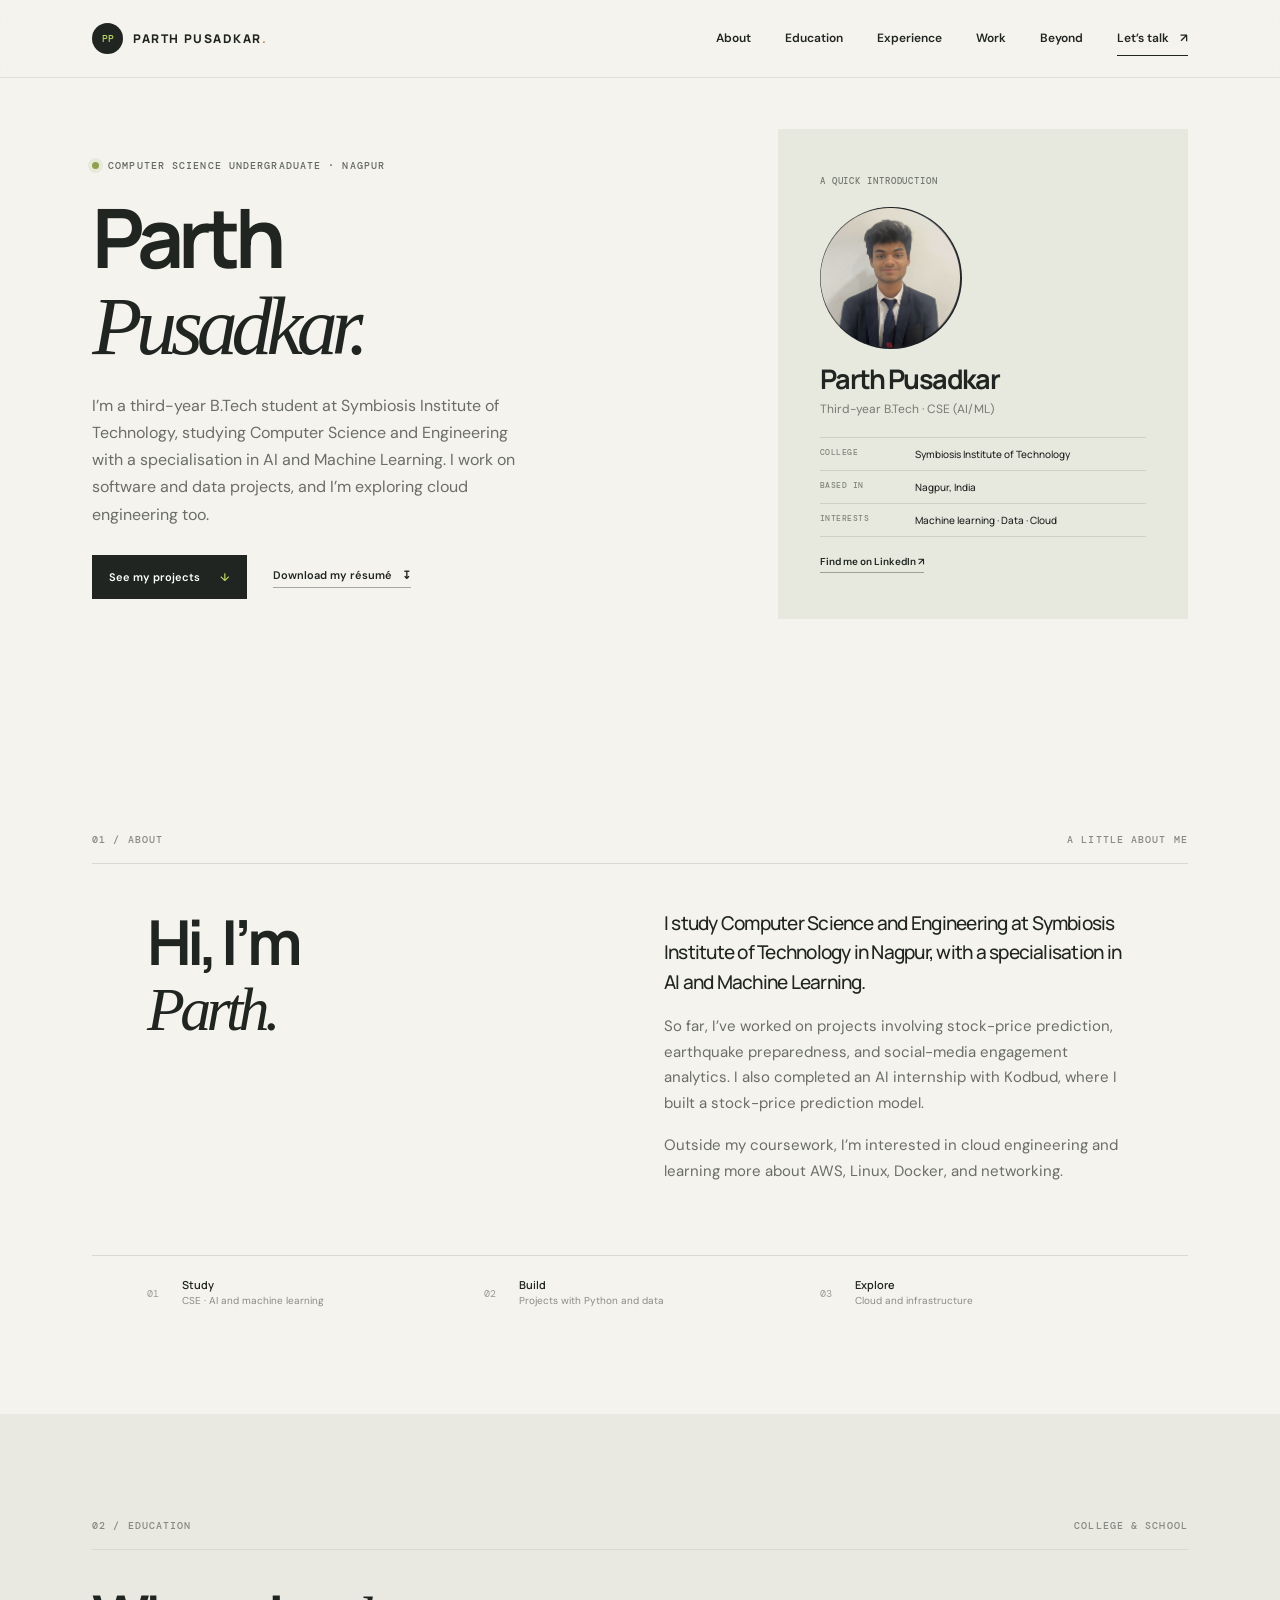
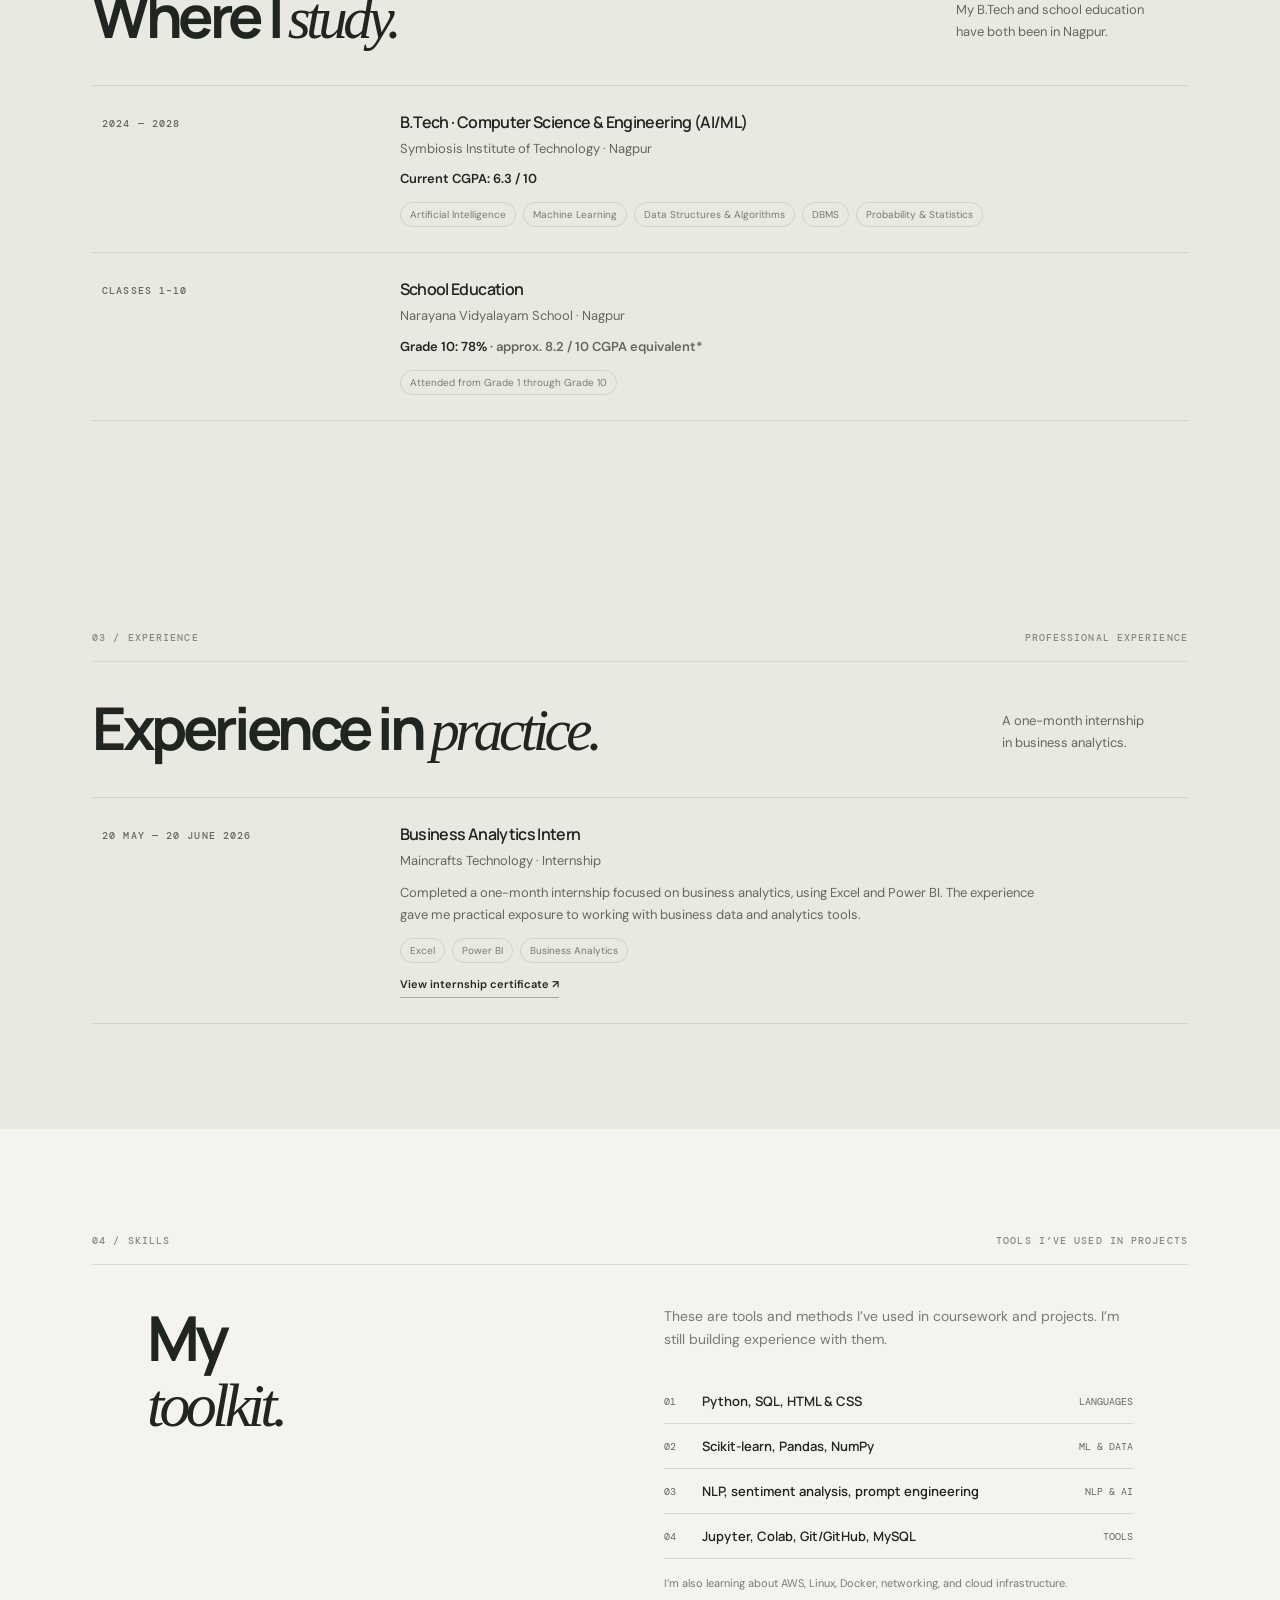
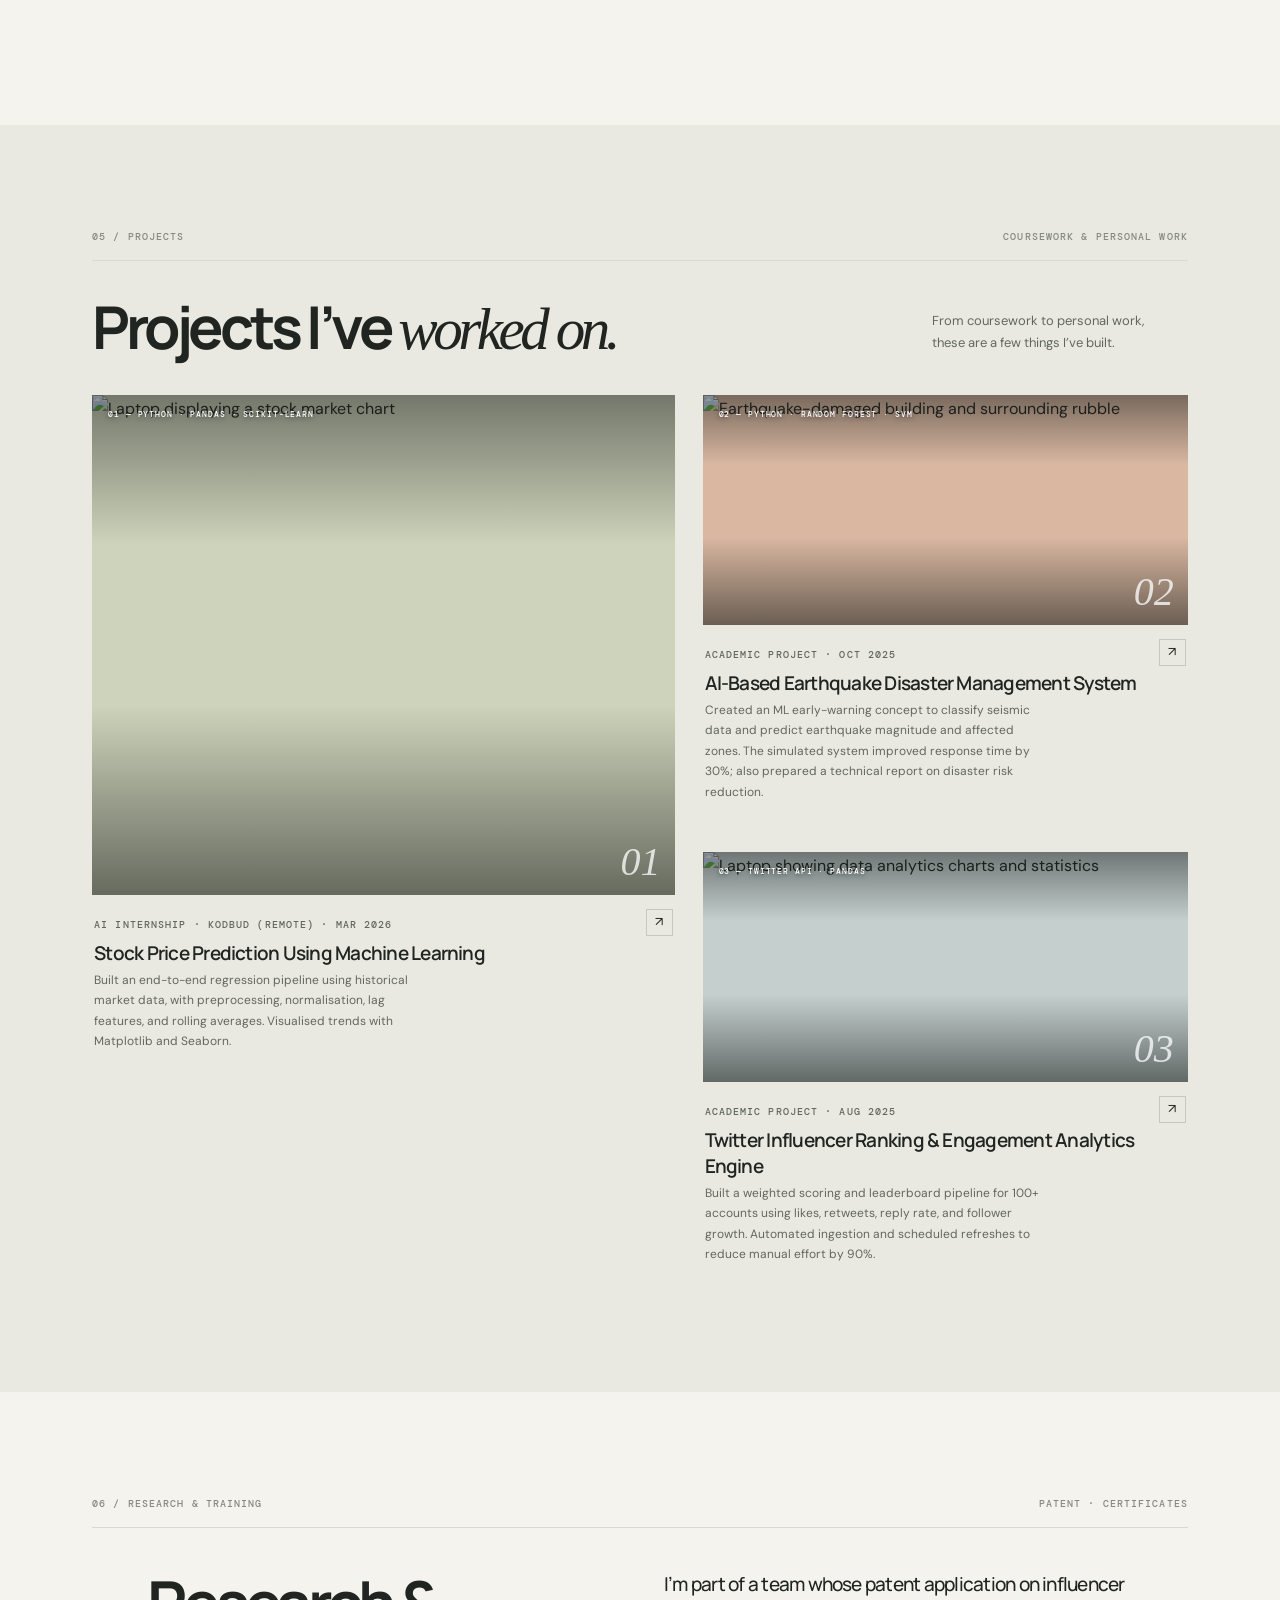
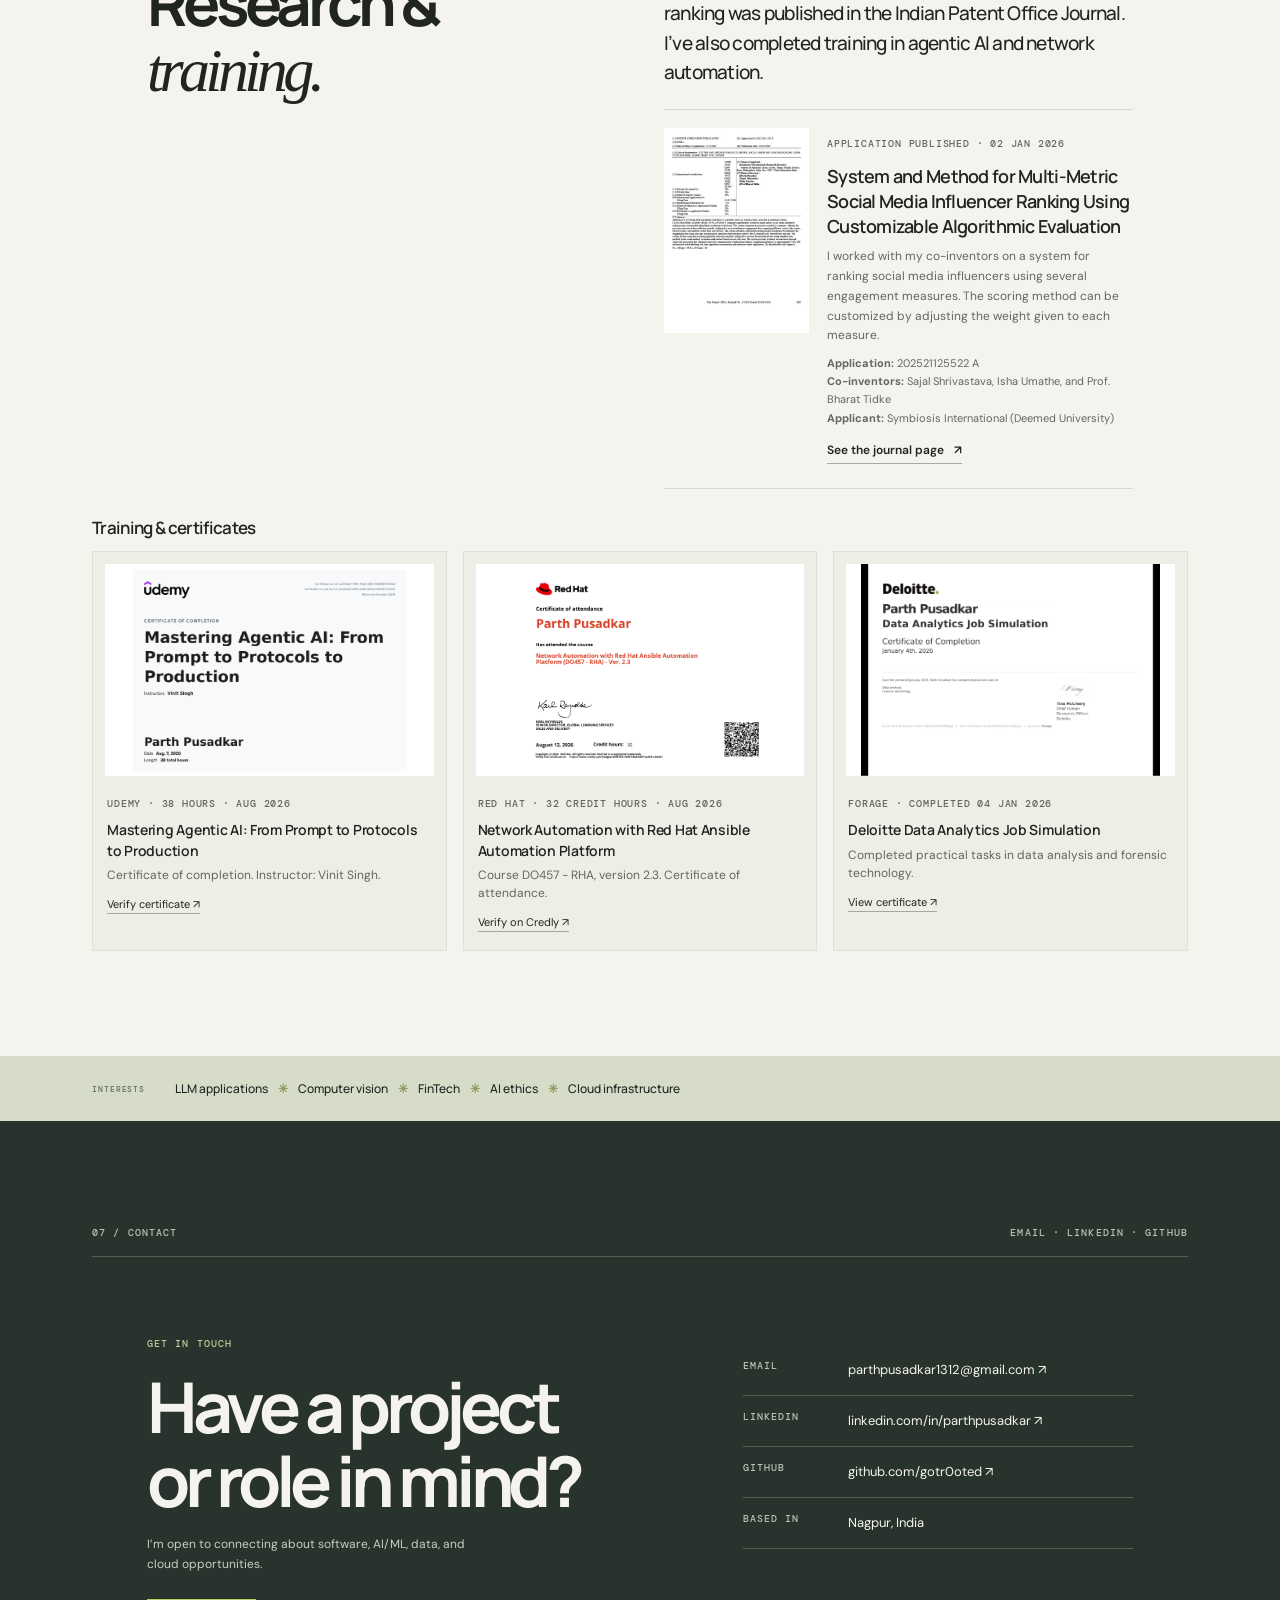
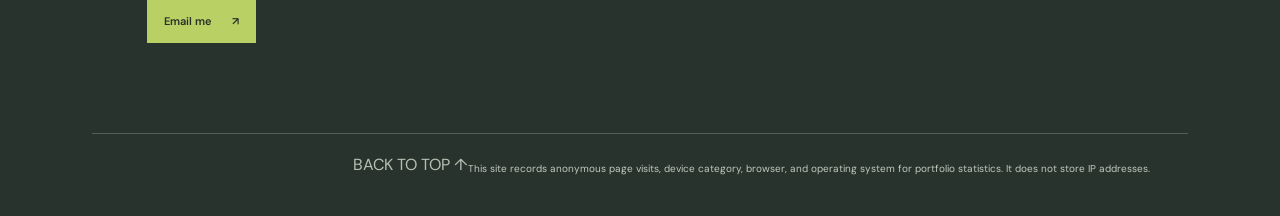
==== commit 0734be86: "Add private realtime visitor dashboard" ====
--- a/index.html
+++ b/index.html
@@ -10,6 +10,9 @@
   <link rel="preconnect" href="https://fonts.gstatic.com" crossorigin>
   <link href="https://fonts.googleapis.com/css2?family=DM+Mono:wght@400;500&family=DM+Sans:wght@400;500;600;700&family=Manrope:wght@400;500;600;700;800&display=swap" rel="stylesheet">
   <link rel="stylesheet" href="styles.css">
+  <script src="https://cdn.jsdelivr.net/npm/@supabase/supabase-js@2" defer></script>
+  <script src="analytics-config.js" defer></script>
+  <script src="visitor-tracker.js" defer></script>
   <script src="script.js" defer></script>
 </head>
 <body>
@@ -69,7 +72,7 @@
 
     <section class="interests"><div class="section-wrap interests-inner"><span>INTERESTS</span><p>LLM applications <b>✳</b> Computer vision <b>✳</b> FinTech <b>✳</b> AI ethics <b>✳</b> Cloud infrastructure</p></div></section>
 
-    <section id="contact" class="contact section-pad"><div class="section-wrap"><div class="section-label"><span>07 / CONTACT</span><span>EMAIL · LINKEDIN · GITHUB</span></div><div class="contact-grid"><div><p class="eyebrow">GET IN TOUCH</p><h2>Have a project<br>or role in mind?</h2><p class="contact-note">I’m open to connecting about software, AI/ML, data, and cloud opportunities.</p><a class="button button-light" href="mailto:parthpusadkar1312@gmail.com">Email me <span>↗</span></a></div><div class="contact-details"><div><span>EMAIL</span><a href="mailto:parthpusadkar1312@gmail.com">parthpusadkar1312@gmail.com ↗</a></div><div><span>LINKEDIN</span><a href="https://www.linkedin.com/in/parthpusadkar/" target="_blank" rel="noreferrer">linkedin.com/in/parthpusadkar ↗</a></div><div><span>GITHUB</span><a href="https://github.com/gotr0oted" target="_blank" rel="noreferrer">github.com/gotr0oted ↗</a></div><div><span>BASED IN</span><p>Nagpur, India</p></div></div></div><footer><a href="#home">BACK TO TOP ↑</a></footer></div></section>
+    <section id="contact" class="contact section-pad"><div class="section-wrap"><div class="section-label"><span>07 / CONTACT</span><span>EMAIL · LINKEDIN · GITHUB</span></div><div class="contact-grid"><div><p class="eyebrow">GET IN TOUCH</p><h2>Have a project<br>or role in mind?</h2><p class="contact-note">I’m open to connecting about software, AI/ML, data, and cloud opportunities.</p><a class="button button-light" href="mailto:parthpusadkar1312@gmail.com">Email me <span>↗</span></a></div><div class="contact-details"><div><span>EMAIL</span><a href="mailto:parthpusadkar1312@gmail.com">parthpusadkar1312@gmail.com ↗</a></div><div><span>LINKEDIN</span><a href="https://www.linkedin.com/in/parthpusadkar/" target="_blank" rel="noreferrer">linkedin.com/in/parthpusadkar ↗</a></div><div><span>GITHUB</span><a href="https://github.com/gotr0oted" target="_blank" rel="noreferrer">github.com/gotr0oted ↗</a></div><div><span>BASED IN</span><p>Nagpur, India</p></div></div></div><footer><a href="#home">BACK TO TOP ↑</a><p class="analytics-note">This site records anonymous page visits, device category, browser, and operating system for portfolio statistics. It does not store IP addresses.</p></footer></div></section>
   </main>
 </body>
 </html>
--- a/styles.css
+++ b/styles.css
@@ -28,3 +28,4 @@
 body{font-size:16px;line-height:1.7}.section-label{font-size:10px}.eyebrow,.hero-meta,.project-type,.timeline-date,.patent-kicker,.certificate-card>div>span,.contact-details>div>span,footer>a:last-child{font-size:10px}.hero-intro{font-size:16px}.about-copy{font-size:15px}.edu-heading p,.work-heading p{font-size:13px}.timeline-main p{font-size:13px}.timeline-main p span{color:#62675f}.timeline-date,.project-type,.patent-kicker,.certificate-card>div>span,.skill-row>span,.skill-row small,.fine-print,.edu-heading p,.work-heading p,.timeline-main p,.project-info p,.patent-copy p,.certificate-card p{color:#62675f}.chips span{font-size:10px}.skill-content>p{font-size:14px}.skill-row strong{font-size:13px}.skill-row>span,.skill-row small{font-size:10px}.skill-content .fine-print{font-size:11px}.project-info h3{font-size:19px}.project-info p{font-size:12px}.patent-copy h3{font-size:18px}.patent-copy p{font-size:12px}.patent-copy .patent-meta{font-size:11px}.patent-copy .text-link{font-size:12px}.certificate-card h4{font-size:14px}.certificate-card p{font-size:12px}.certificate-card>div>a{font-size:11px}.contact-details>div>span{font-size:10px}.contact-details>div>a,.contact-details>div>p{font-size:13px}footer>a:last-child{font-size:10px}
 
 .experience-description{max-width:650px;margin:10px 0 0!important}.timeline-main .text-link{display:inline-block;margin-top:12px}
+footer{flex-wrap:wrap}footer .analytics-note{flex:0 0 100%;max-width:720px;margin:8px 0 0;color:#c1c9bf;font-size:10px;line-height:1.6}
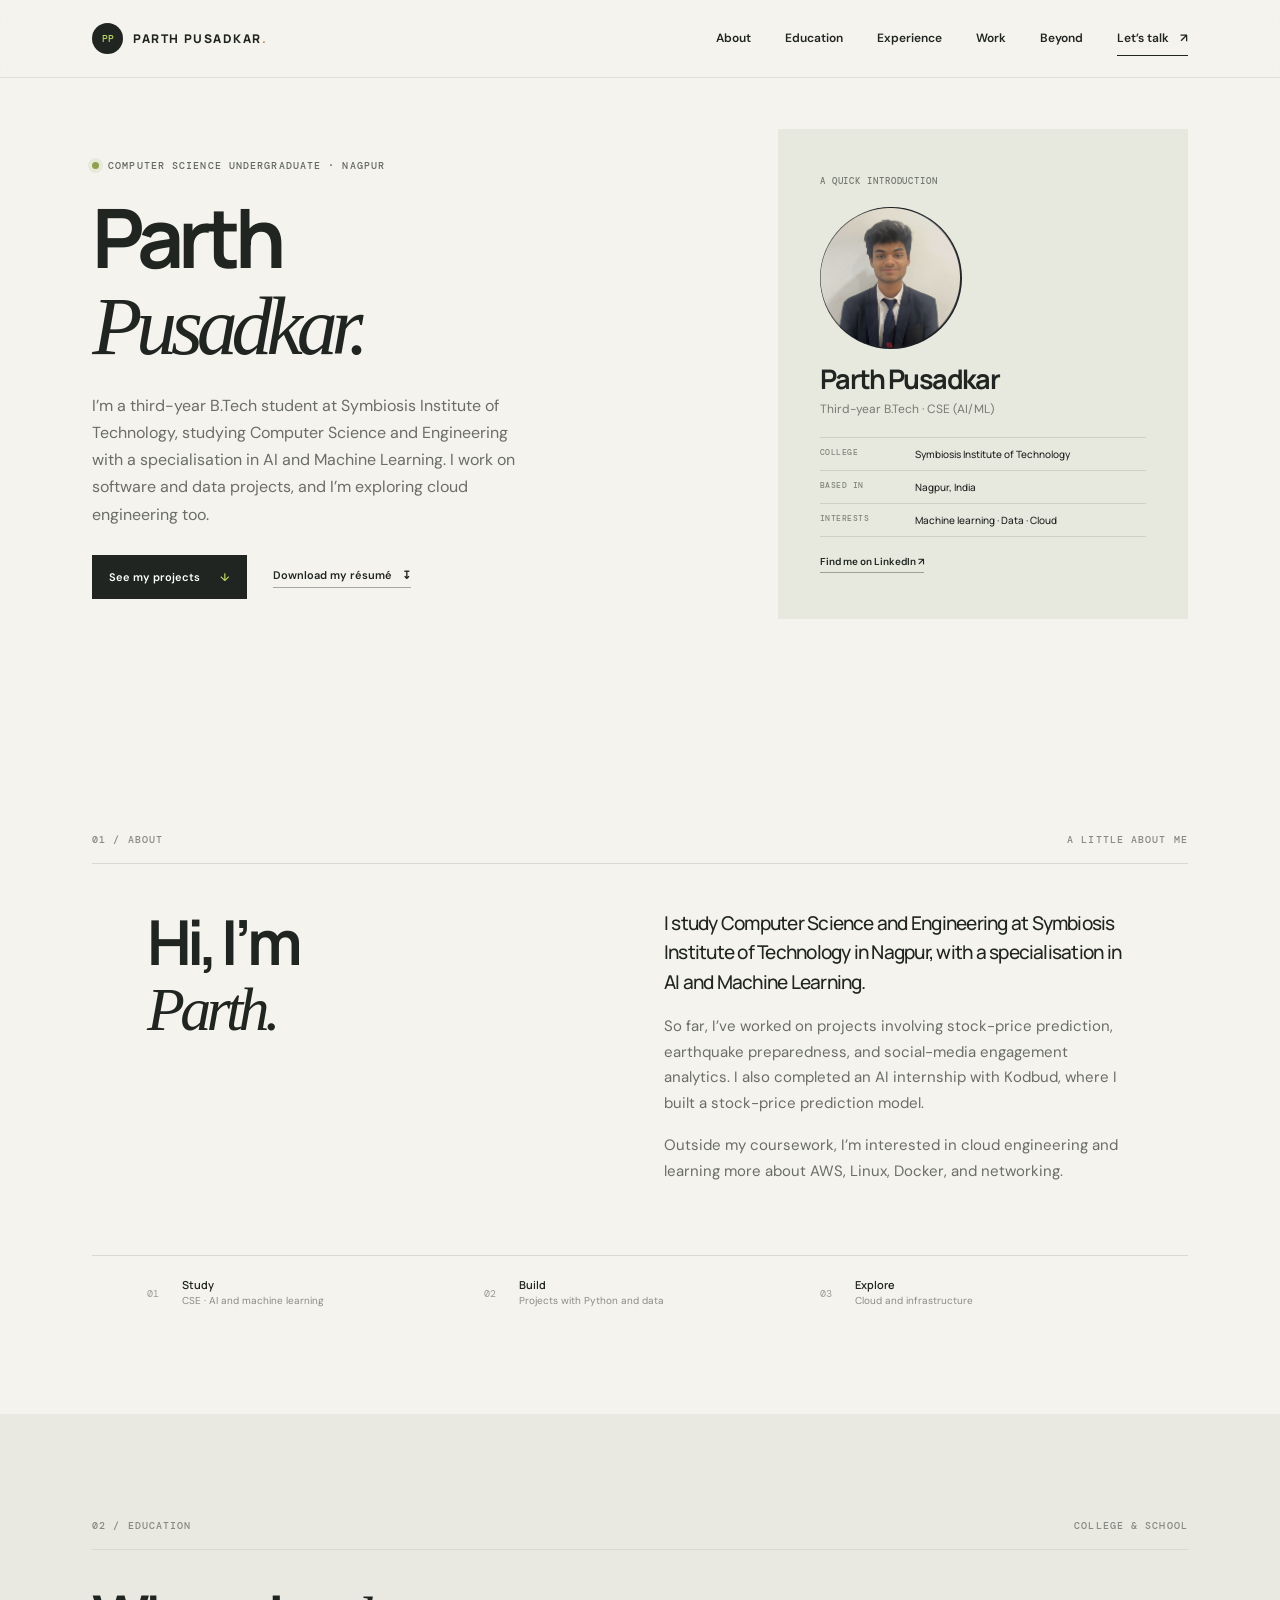
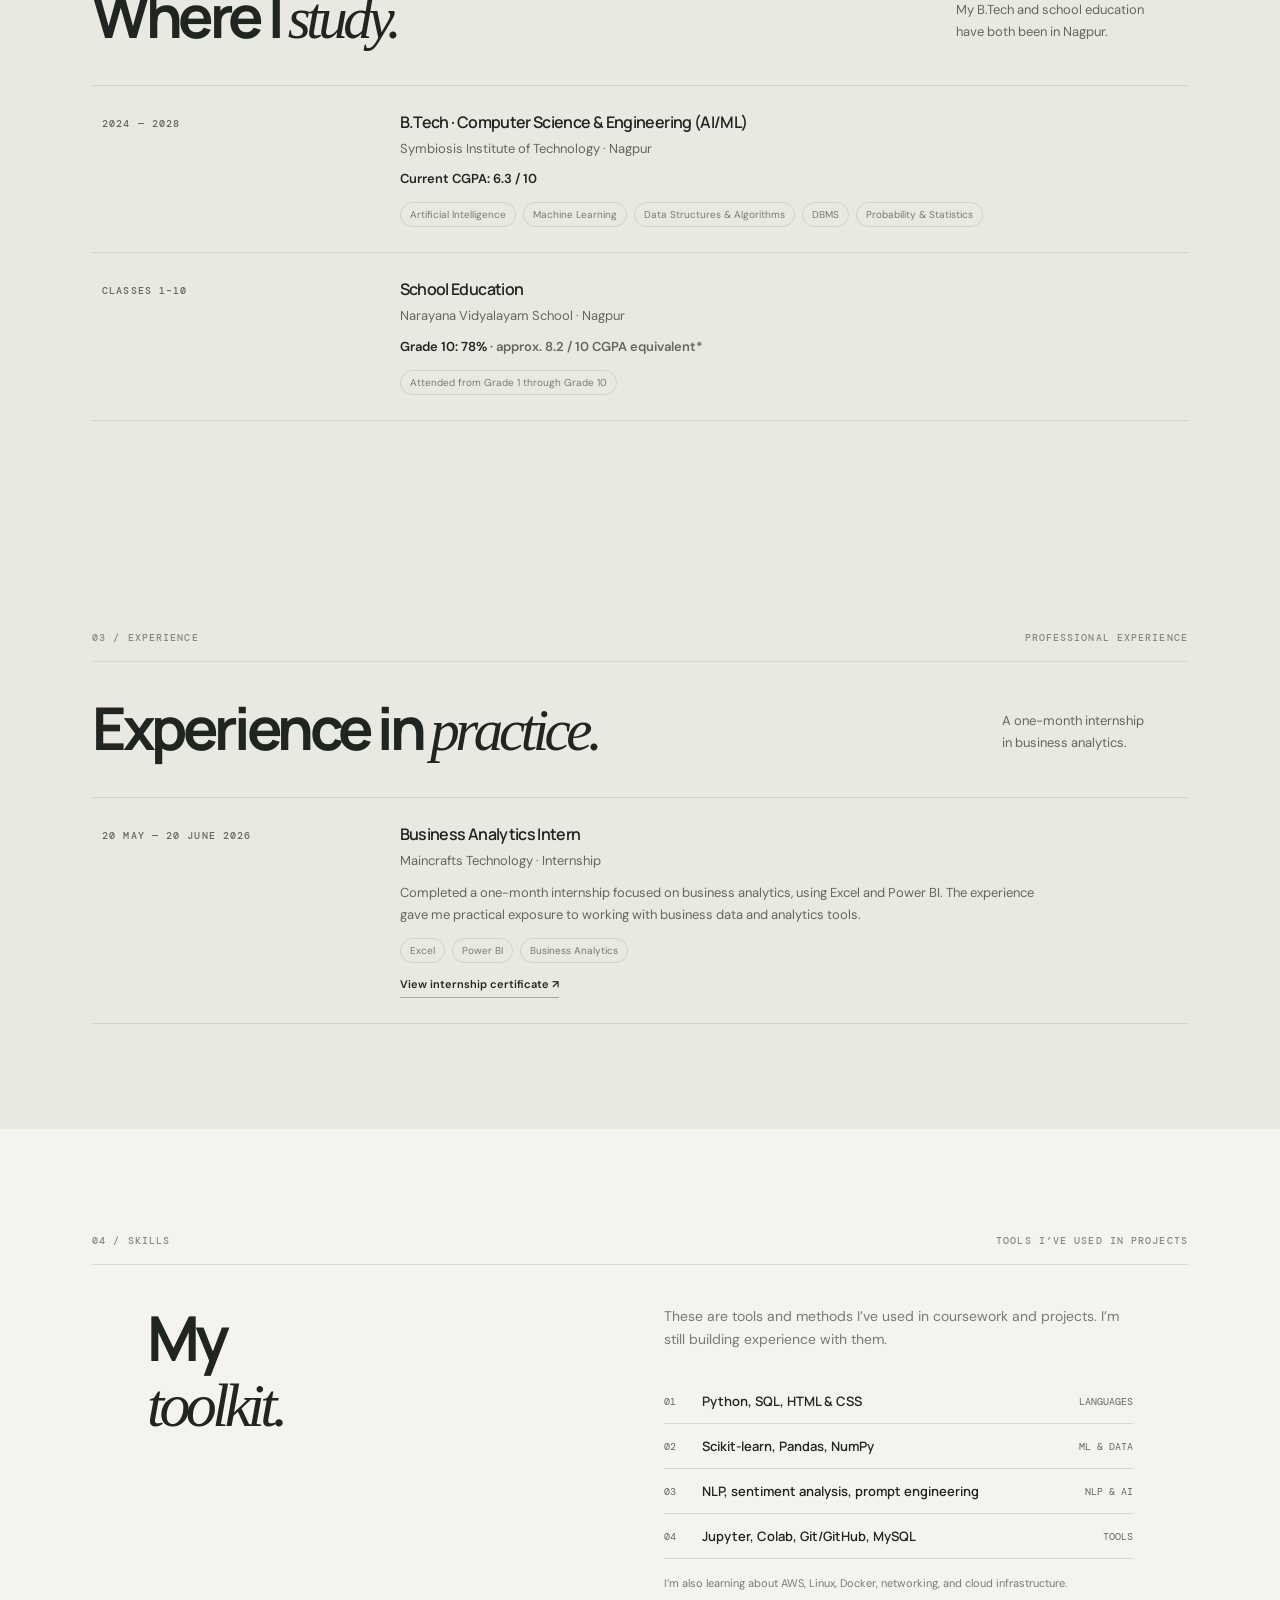
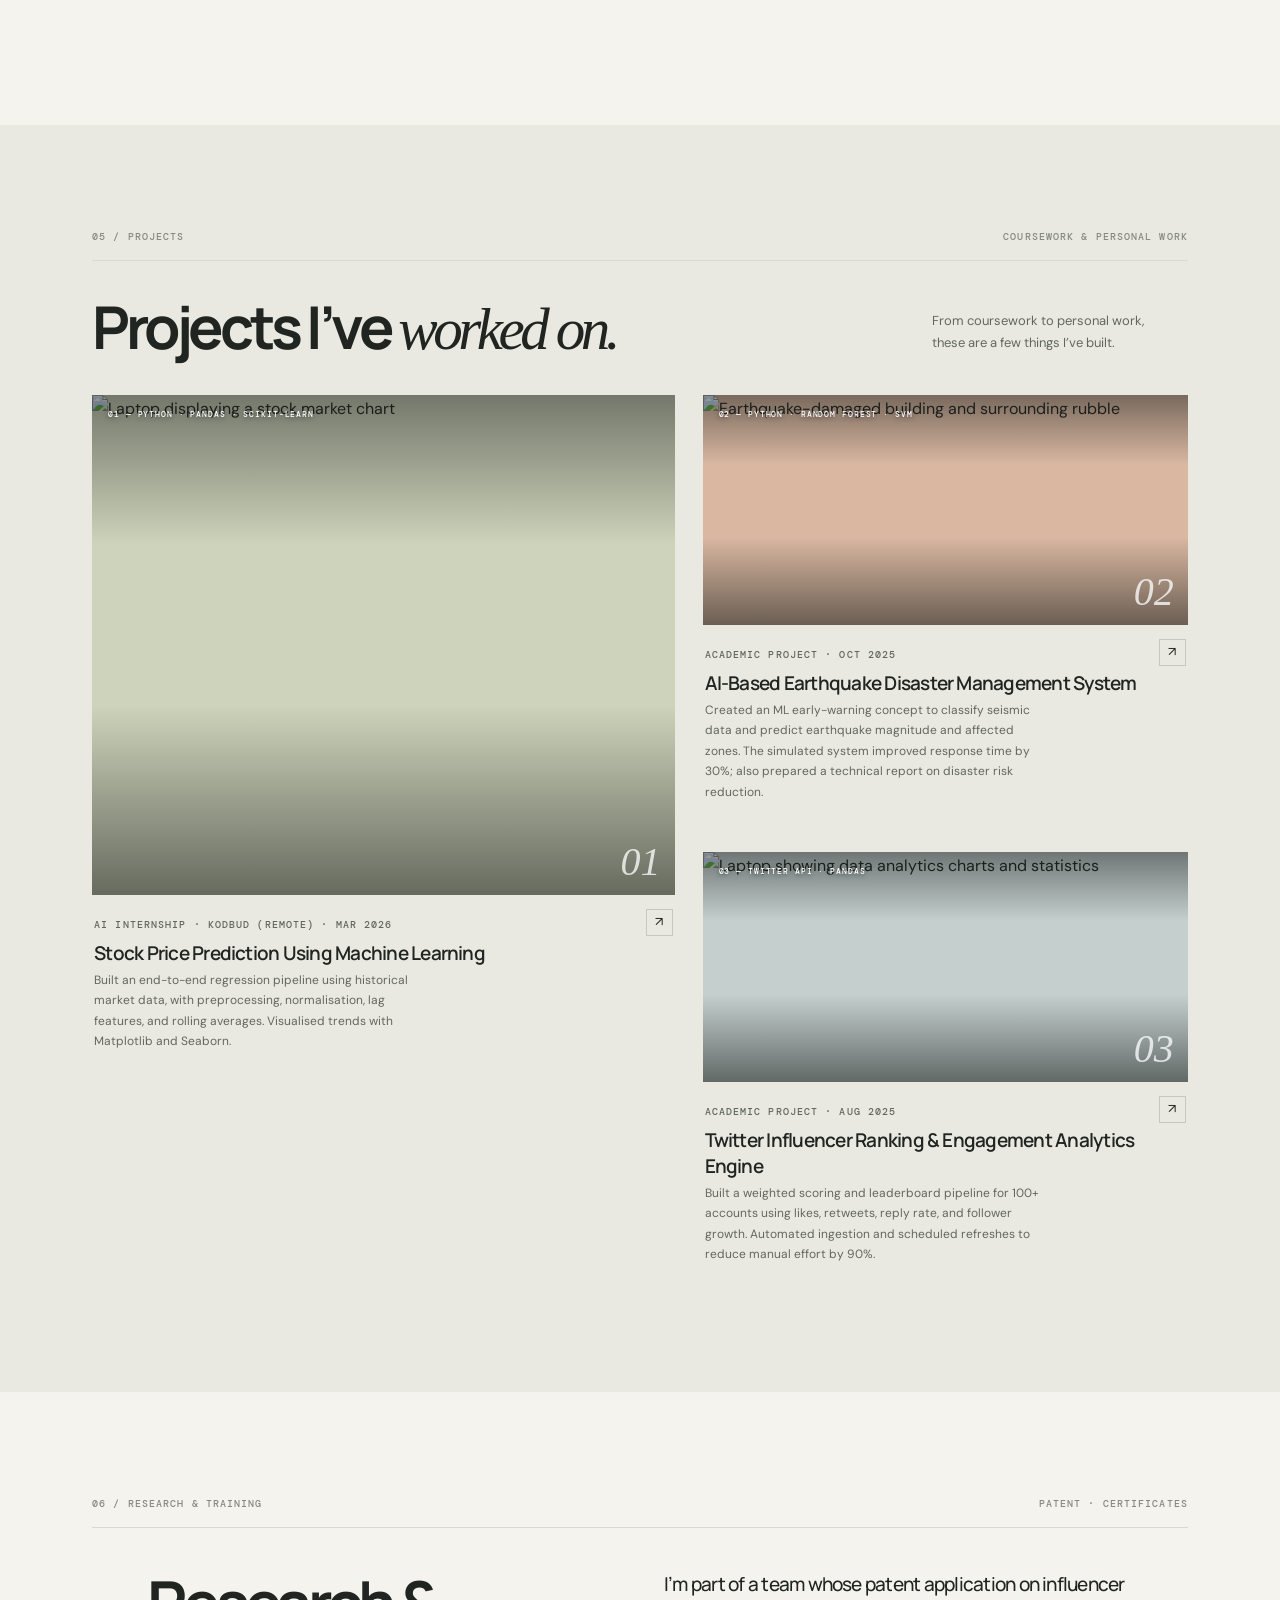
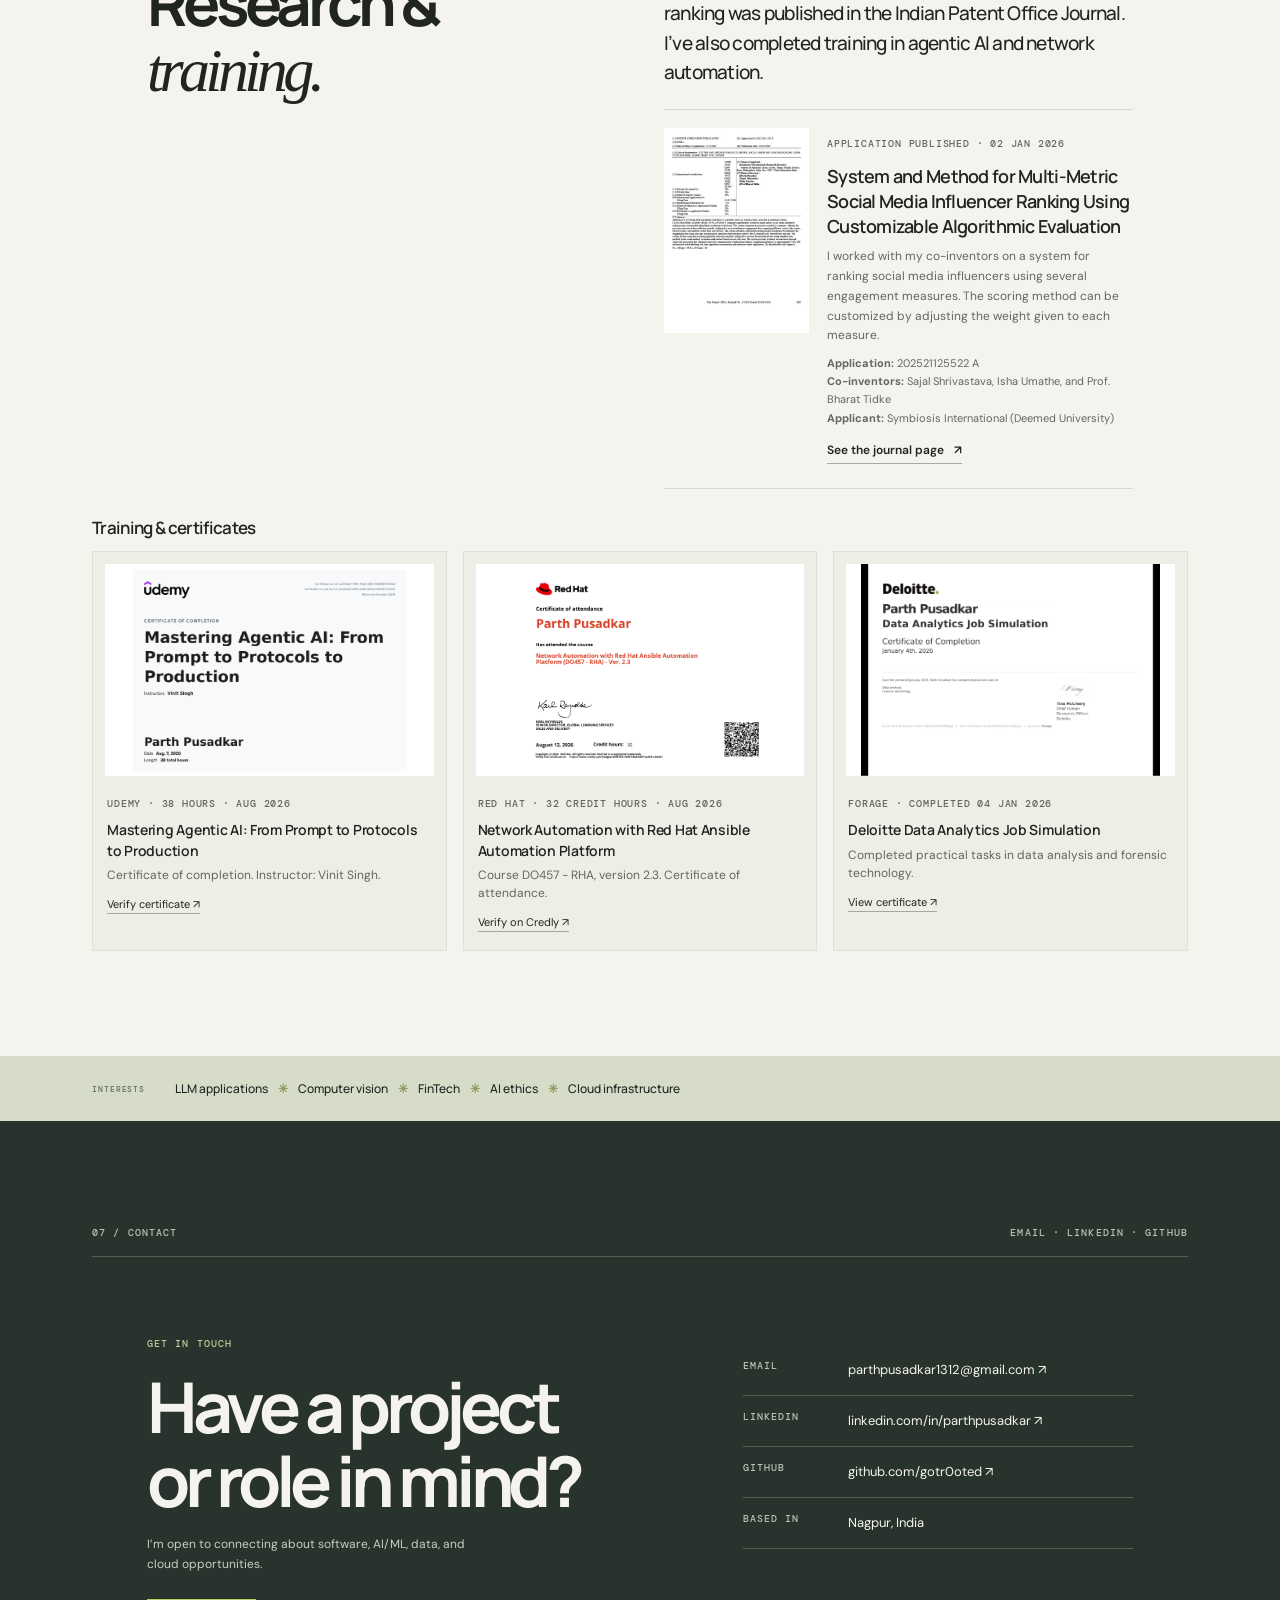
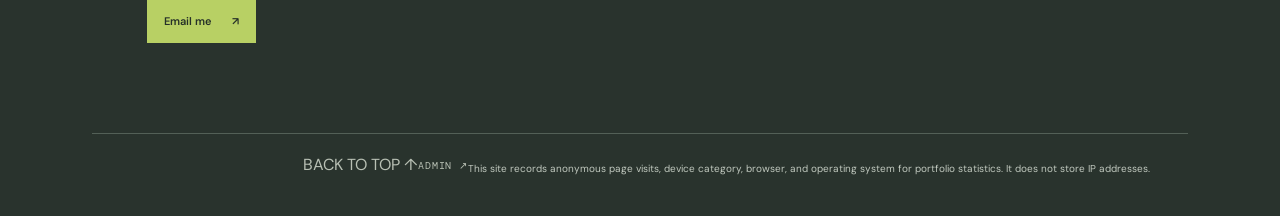
==== commit cc142135: "Embed private analytics login in portfolio page" ====
--- a/index.html
+++ b/index.html
@@ -10,6 +10,7 @@
   <link rel="preconnect" href="https://fonts.gstatic.com" crossorigin>
   <link href="https://fonts.googleapis.com/css2?family=DM+Mono:wght@400;500&family=DM+Sans:wght@400;500;600;700&family=Manrope:wght@400;500;600;700;800&display=swap" rel="stylesheet">
   <link rel="stylesheet" href="styles.css">
+  <link rel="stylesheet" href="admin.css">
   <script src="https://cdn.jsdelivr.net/npm/@supabase/supabase-js@2" defer></script>
   <script src="analytics-config.js" defer></script>
   <script src="visitor-tracker.js" defer></script>
@@ -72,7 +73,17 @@
 
     <section class="interests"><div class="section-wrap interests-inner"><span>INTERESTS</span><p>LLM applications <b>✳</b> Computer vision <b>✳</b> FinTech <b>✳</b> AI ethics <b>✳</b> Cloud infrastructure</p></div></section>
 
-    <section id="contact" class="contact section-pad"><div class="section-wrap"><div class="section-label"><span>07 / CONTACT</span><span>EMAIL · LINKEDIN · GITHUB</span></div><div class="contact-grid"><div><p class="eyebrow">GET IN TOUCH</p><h2>Have a project<br>or role in mind?</h2><p class="contact-note">I’m open to connecting about software, AI/ML, data, and cloud opportunities.</p><a class="button button-light" href="mailto:parthpusadkar1312@gmail.com">Email me <span>↗</span></a></div><div class="contact-details"><div><span>EMAIL</span><a href="mailto:parthpusadkar1312@gmail.com">parthpusadkar1312@gmail.com ↗</a></div><div><span>LINKEDIN</span><a href="https://www.linkedin.com/in/parthpusadkar/" target="_blank" rel="noreferrer">linkedin.com/in/parthpusadkar ↗</a></div><div><span>GITHUB</span><a href="https://github.com/gotr0oted" target="_blank" rel="noreferrer">github.com/gotr0oted ↗</a></div><div><span>BASED IN</span><p>Nagpur, India</p></div></div></div><footer><a href="#home">BACK TO TOP ↑</a><p class="analytics-note">This site records anonymous page visits, device category, browser, and operating system for portfolio statistics. It does not store IP addresses.</p></footer></div></section>
+    <section id="contact" class="contact section-pad"><div class="section-wrap"><div class="section-label"><span>07 / CONTACT</span><span>EMAIL · LINKEDIN · GITHUB</span></div><div class="contact-grid"><div><p class="eyebrow">GET IN TOUCH</p><h2>Have a project<br>or role in mind?</h2><p class="contact-note">I’m open to connecting about software, AI/ML, data, and cloud opportunities.</p><a class="button button-light" href="mailto:parthpusadkar1312@gmail.com">Email me <span>↗</span></a></div><div class="contact-details"><div><span>EMAIL</span><a href="mailto:parthpusadkar1312@gmail.com">parthpusadkar1312@gmail.com ↗</a></div><div><span>LINKEDIN</span><a href="https://www.linkedin.com/in/parthpusadkar/" target="_blank" rel="noreferrer">linkedin.com/in/parthpusadkar ↗</a></div><div><span>GITHUB</span><a href="https://github.com/gotr0oted" target="_blank" rel="noreferrer">github.com/gotr0oted ↗</a></div><div><span>BASED IN</span><p>Nagpur, India</p></div></div></div><footer><a href="#home">BACK TO TOP ↑</a><a class="admin-entry" href="#admin">ADMIN ↗</a><p class="analytics-note">This site records anonymous page visits, device category, browser, and operating system for portfolio statistics. It does not store IP addresses.</p></footer></div></section>
   </main>
+  <section id="admin-view" class="admin-view" hidden aria-label="Private portfolio analytics">
+    <div class="admin-shell">
+      <a class="back-link" href="#home">← Back to portfolio</a>
+      <header class="admin-heading"><p class="eyebrow">PRIVATE AREA · PARTH PUSADKAR</p><h1>Portfolio <em>visits.</em></h1><p class="intro">A private, live view of anonymous activity on the portfolio.</p></header>
+      <section id="setup-message" class="notice" role="status" hidden>The dashboard needs to be connected to its Supabase project before it can show visits.</section>
+      <section id="login-panel" class="panel login-panel" hidden><h2>Admin sign in</h2><p>Sign in with the administrator account created in Supabase.</p><form id="login-form"><label for="admin-email">Email</label><input id="admin-email" name="email" type="email" autocomplete="username" required><label for="admin-password">Password</label><input id="admin-password" name="password" type="password" autocomplete="current-password" required><button type="submit">Sign in <span>↗</span></button><p id="login-message" class="form-message" role="alert"></p></form></section>
+      <section id="dashboard" hidden><div class="dashboard-toolbar"><p><span id="live-dot" class="live-dot"></span><span id="live-status">Connecting to live updates…</span></p><button id="sign-out" class="sign-out" type="button">Sign out</button></div><div class="stats-grid"><article class="stat-card"><span>ACTIVE SESSIONS · 5 MIN</span><strong id="active-sessions">—</strong></article><article class="stat-card"><span>UNIQUE SESSIONS · 24 HOURS</span><strong id="sessions-day">—</strong></article><article class="stat-card"><span>PAGE VIEWS · ALL TIME</span><strong id="views-day">—</strong></article></div><section class="panel visits-panel"><div class="panel-heading"><div><p class="eyebrow">LATEST ACTIVITY</p><h2>Recent page visits</h2></div><span id="updated-at"></span></div><div class="table-wrap"><table><thead><tr><th>TIME</th><th>PAGE</th><th>DEVICE</th><th>BROWSER</th><th>OS</th><th>REFERRER</th></tr></thead><tbody id="visits-list"><tr><td colspan="6" class="empty-state">Waiting for visits…</td></tr></tbody></table></div></section><p class="privacy-note">Visitor records contain page, time, device category, browser, operating system, and referrer host. The tracker does not store IP addresses or exact device names.</p></section>
+    </div>
+  </section>
+  <script src="admin-analytics.js" defer></script>
 </body>
 </html>
--- a/admin.css
+++ b/admin.css
@@ -0,0 +1,56 @@
+.admin-view { min-height: 100vh; background: #f5f3ee; color: #202925; font-family: "DM Sans", Arial, sans-serif; }
+.admin-view * { box-sizing: border-box; }
+.admin-shell { width: min(1180px, calc(100% - 48px)); margin: 0 auto; padding: 34px 0 64px; }
+.back-link { color: #202925; text-decoration: none; font-size: 14px; }
+.back-link:hover { text-decoration: underline; }
+.admin-heading { padding: 52px 0 30px; }
+.admin-view .eyebrow { color: #566f50; font: 11px/1.5 "DM Mono", Consolas, monospace; letter-spacing: .11em; }
+.admin-view h1 { margin: 12px 0; font: 600 clamp(42px, 7vw, 76px)/1.02 Manrope, Arial, sans-serif; letter-spacing: -.06em; }
+.admin-view h1 em { font-family: Georgia, serif; font-weight: 400; }
+.admin-view .intro, .admin-view .panel > p { color: #65716b; }
+.admin-view .panel, .admin-view .stat-card, .admin-view .notice { background: #fffefa; border: 1px solid #d9d9d0; }
+.admin-view .panel { padding: 28px; }
+.admin-view .notice { padding: 18px 20px; color: #58440b; background: #fff5d7; }
+.admin-view [hidden] { display: none !important; }
+.admin-view .login-panel { width: min(460px, 100%); }
+.admin-view .login-panel h2, .admin-view .panel-heading h2 { margin: 0; font: 600 24px Manrope, Arial, sans-serif; }
+.admin-view .login-panel form { display: grid; gap: 10px; margin-top: 24px; }
+.admin-view .login-panel label { margin-top: 8px; font-size: 13px; font-weight: 600; }
+.admin-view .login-panel input { width: 100%; border: 1px solid #bdc5bd; border-radius: 3px; padding: 13px 14px; color: #202925; font: inherit; background: white; }
+.admin-view .login-panel input:focus { outline: 2px solid #758c46; outline-offset: 2px; }
+.admin-view button { font: inherit; cursor: pointer; }
+.admin-view .login-panel button { display: flex; justify-content: space-between; border: 0; margin-top: 10px; padding: 15px 18px; color: #202925; background: #b8d45f; font-weight: 600; }
+.admin-view .login-panel button:disabled { opacity: .65; cursor: wait; }
+.admin-view .form-message { min-height: 20px; color: #9b3226; font-size: 13px; }
+.admin-view .dashboard-toolbar, .admin-view .panel-heading { display: flex; align-items: center; justify-content: space-between; gap: 18px; }
+.admin-view .dashboard-toolbar { margin: 16px 0; }
+.admin-view .dashboard-toolbar p { display: flex; align-items: center; gap: 9px; font-size: 13px; color: #65716b; }
+.admin-view .live-dot { width: 9px; height: 9px; border-radius: 50%; background: #b0b7b1; }
+.admin-view .live-dot.connected { background: #46a56a; box-shadow: 0 0 0 4px #46a56a22; }
+.admin-view .sign-out { border: 1px solid #d9d9d0; padding: 9px 13px; color: #202925; background: transparent; }
+.admin-view .stats-grid { display: grid; grid-template-columns: repeat(3, 1fr); gap: 14px; margin: 16px 0; }
+.admin-view .stat-card { min-height: 130px; display: flex; flex-direction: column; justify-content: space-between; padding: 20px; }
+.admin-view .stat-card span { color: #65716b; font: 10px "DM Mono", Consolas, monospace; letter-spacing: .07em; }
+.admin-view .stat-card strong { font: 600 42px Manrope, Arial, sans-serif; }
+.admin-view .visits-panel { padding: 0; overflow: hidden; }
+.admin-view .panel-heading { padding: 23px 26px; border-bottom: 1px solid #d9d9d0; }
+.admin-view .panel-heading .eyebrow { margin: 0 0 6px; }
+.admin-view .panel-heading > span { color: #65716b; font-size: 12px; }
+.admin-view .table-wrap { overflow-x: auto; }
+.admin-view table { width: 100%; border-collapse: collapse; text-align: left; white-space: nowrap; }
+.admin-view th, .admin-view td { padding: 13px 16px; border-bottom: 1px solid #e8e7e0; }
+.admin-view th { color: #65716b; background: #f9f8f3; font: 10px "DM Mono", Consolas, monospace; letter-spacing: .06em; }
+.admin-view td { font-size: 13px; }
+.admin-view tbody tr:last-child td { border-bottom: 0; }
+.admin-view .empty-state { padding: 34px; text-align: center; color: #65716b; }
+.admin-view .privacy-note { margin-top: 18px; color: #65716b; font-size: 12px; line-height: 1.6; }
+.admin-entry { font: 10px "DM Mono", Consolas, monospace; letter-spacing: .08em; }
+@media (max-width: 720px) {
+  .admin-shell { width: min(100% - 30px, 1180px); padding-top: 24px; }
+  .admin-heading { padding: 38px 0 20px; }
+  .admin-view .stats-grid { grid-template-columns: 1fr; gap: 9px; }
+  .admin-view .stat-card { min-height: 100px; }
+  .admin-view .panel { padding: 20px; }
+  .admin-view .visits-panel { padding: 0; }
+  .admin-view .panel-heading { align-items: flex-start; padding: 20px; }
+}
